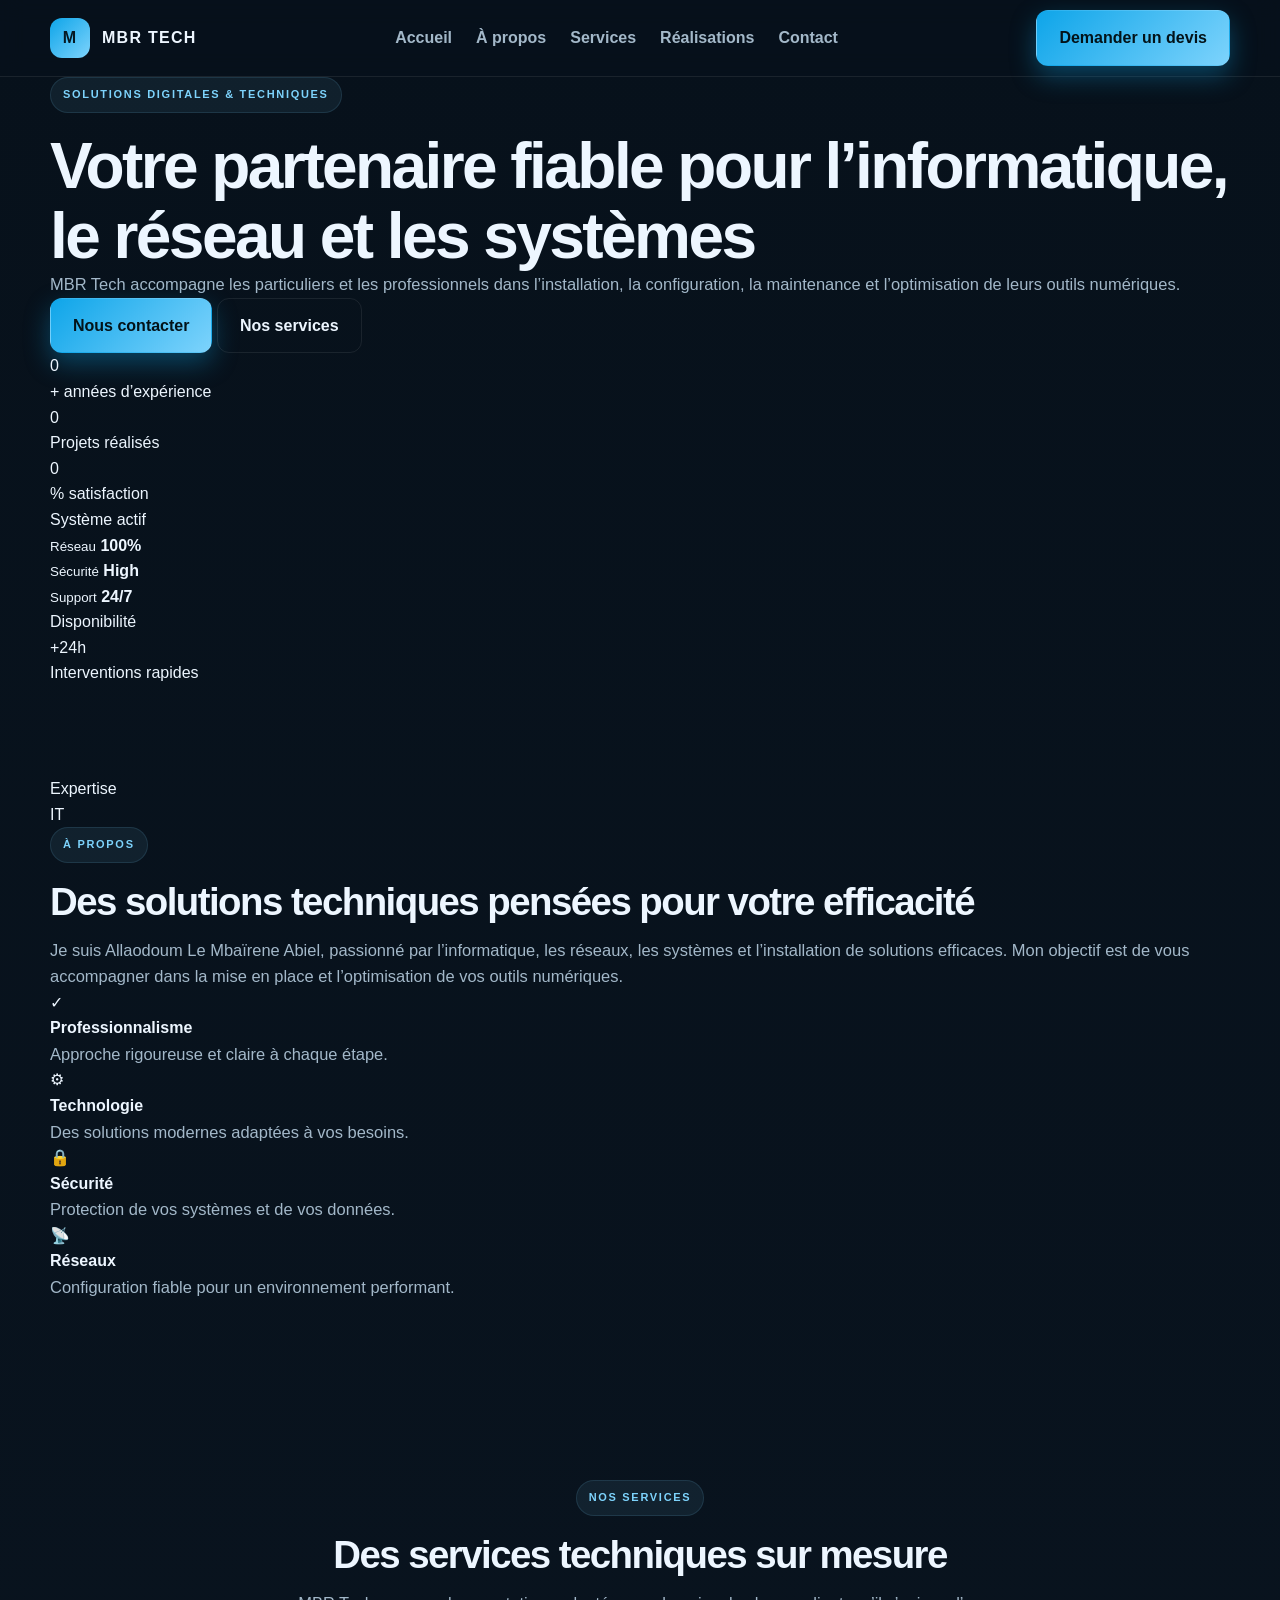
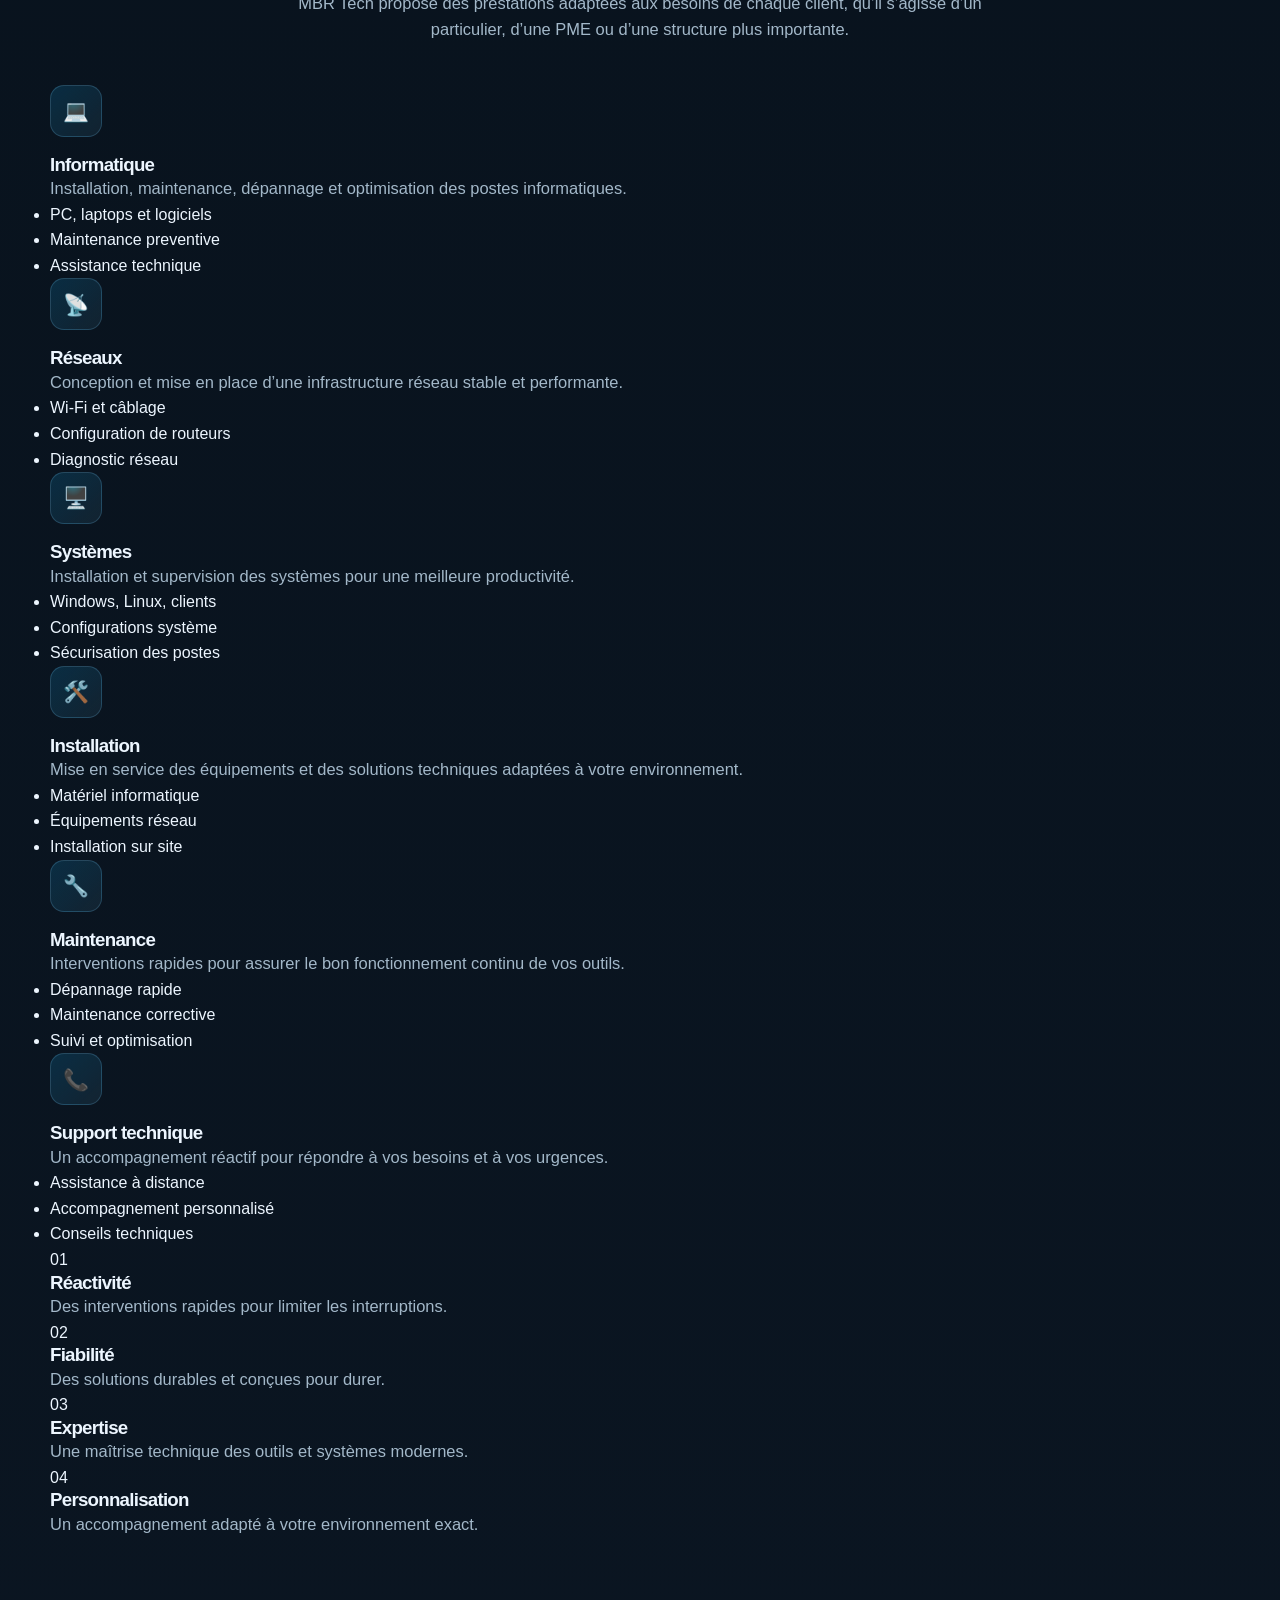
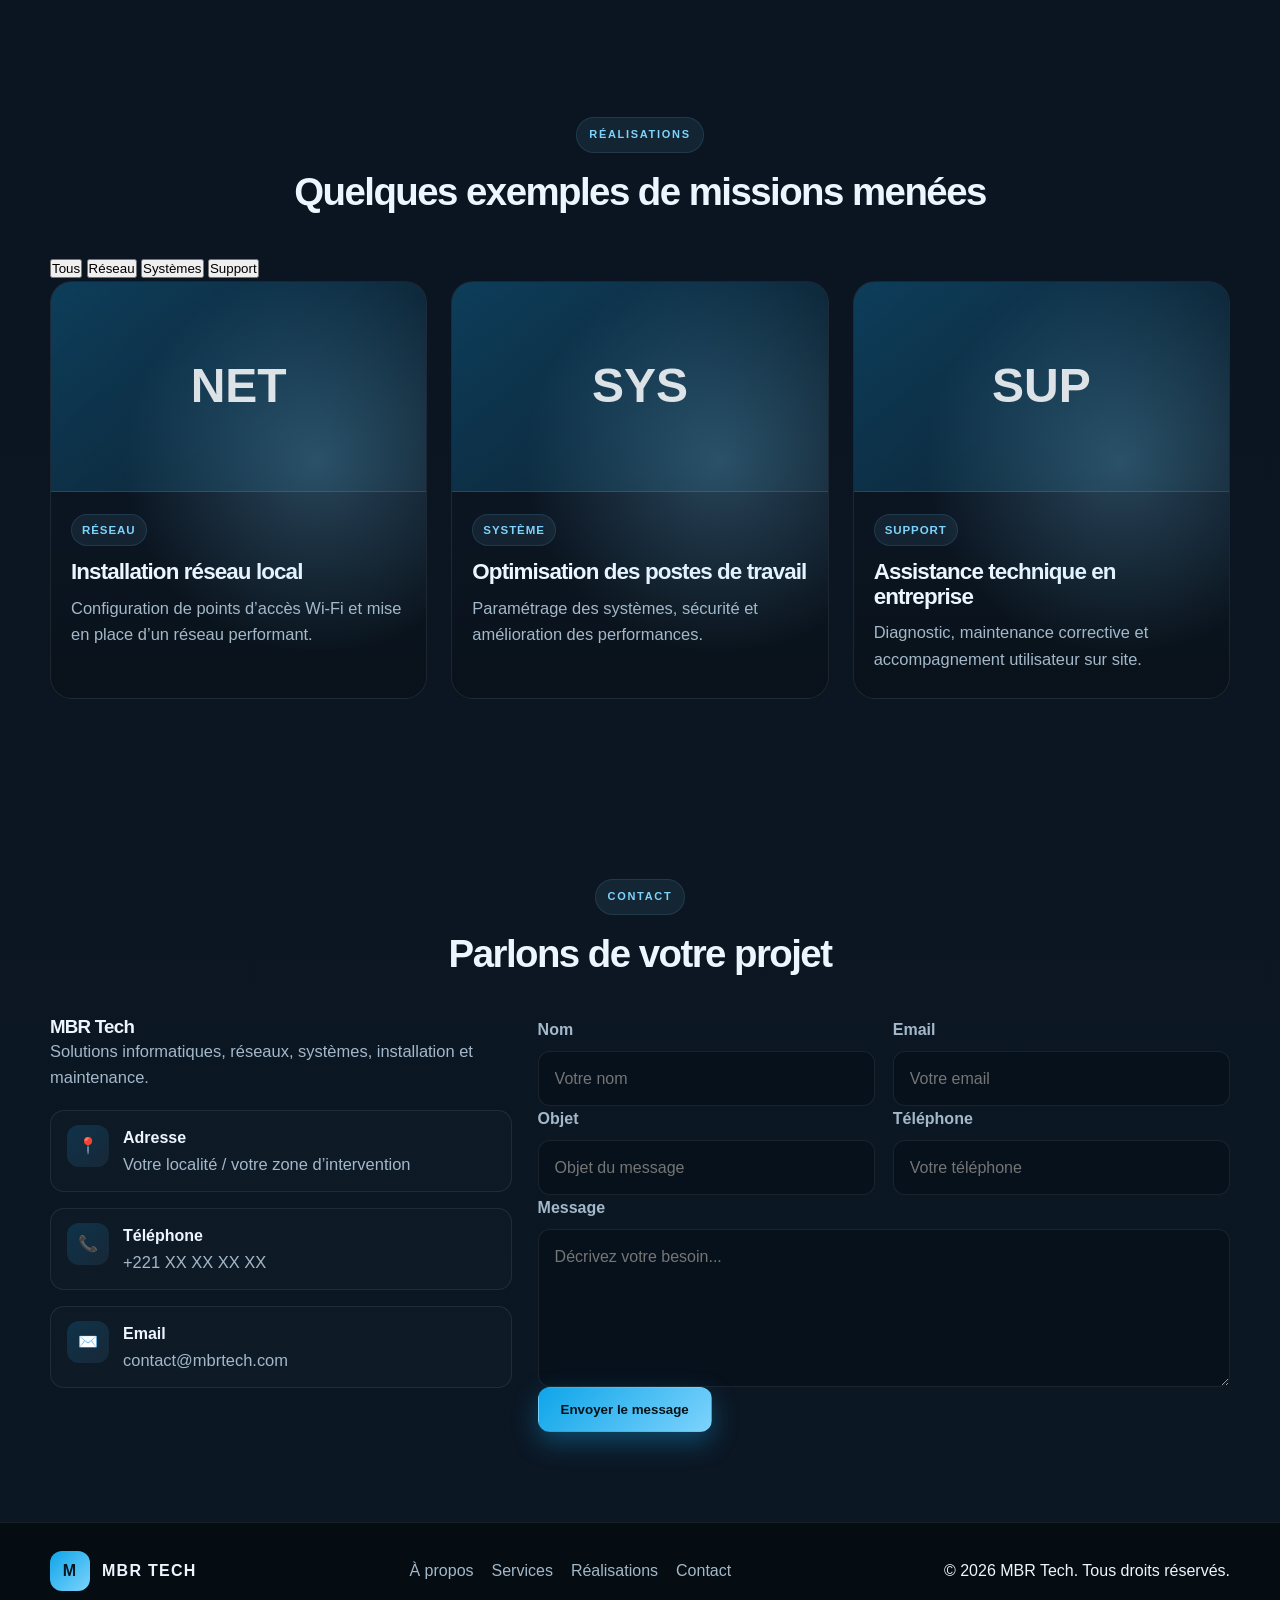
==== index.html @ f69b9838 "Initial commit for MBR Tech website with static pages and styling" ====
<!DOCTYPE html>
<html lang="fr">
<head>
  <meta charset="UTF-8" />
  <meta name="viewport" content="width=device-width, initial-scale=1.0" />
  <title>MBR Tech | Informatique, Réseaux & Systèmes</title>
  <meta name="description" content="MBR Tech propose des services d'informatique, réseaux, systèmes, installation et maintenance pour particuliers et professionnels." />
  <link rel="stylesheet" href="style.css" />
</head>
<body>
  <header class="site-header">
    <div class="container nav">
      <a href="index.html" class="brand" aria-label="MBR Tech">
        <span class="brand-mark">M</span>
        <span>MBR Tech</span>
      </a>

      <nav class="nav-links" id="navLinks">
        <a href="index.html">Accueil</a>
        <a href="about.html">À propos</a>
        <a href="services.html">Services</a>
        <a href="portfolio.html">Réalisations</a>
        <a href="contact.html">Contact</a>
      </nav>

      <div class="nav-cta">
        <a href="contact.html" class="btn btn-primary">Demander un devis</a>
        <button class="menu-btn" id="menuBtn" aria-label="Menu">☰</button>
      </div>
    </div>
  </header>

  <main>
    <section class="hero">
      <div class="container hero-content">
        <div class="hero-copy reveal">
          <span class="tiny-tag">Solutions digitales & techniques</span>
          <h1>
            Votre partenaire fiable pour
            <span class="highlight">l’informatique, le réseau et les systèmes</span>
          </h1>
          <p class="lead">
            MBR Tech accompagne les particuliers et les professionnels dans l’installation,
            la configuration, la maintenance et l’optimisation de leurs outils numériques.
          </p>

          <div class="hero-actions">
            <a href="contact.html" class="btn btn-primary">Nous contacter</a>
            <a href="services.html" class="btn btn-secondary">Nos services</a>
          </div>

          <div class="hero-stats">
            <div class="stat-box">
              <div class="stat-number" data-count="8">0</div>
              <div class="stat-label">+ années d’expérience</div>
            </div>
            <div class="stat-box">
              <div class="stat-number" data-count="120">0</div>
              <div class="stat-label">Projets réalisés</div>
            </div>
            <div class="stat-box">
              <div class="stat-number" data-count="99">0</div>
              <div class="stat-label">% satisfaction</div>
            </div>
          </div>
        </div>

        <div class="hero-visual reveal">
          <div class="visual-card">
            <div class="dashboard-top">
              <div class="signal">
                <span></span>
                <span></span>
                <span></span>
              </div>
              <div class="badge">Système actif</div>
            </div>

            <div class="monitor">
              <div class="mini-chart">
                <span></span>
                <span></span>
                <span></span>
                <span></span>
                <span></span>
                <span></span>
                <span></span>
              </div>
            </div>

            <div class="status-row">
              <div class="status-card">
                <small>Réseau</small>
                <strong>100%</strong>
              </div>
              <div class="status-card">
                <small>Sécurité</small>
                <strong>High</strong>
              </div>
              <div class="status-card">
                <small>Support</small>
                <strong>24/7</strong>
              </div>
            </div>
          </div>

          <div class="floating-card">
            <div class="title">Disponibilité</div>
            <div class="value">+24h</div>
            <div class="small">Interventions rapides</div>
          </div>
        </div>
      </div>
    </section>

    <section class="section" id="about">
      <div class="container about-grid">
        <div class="about-image reveal">
          <div class="about-photo"></div>
          <div class="about-card">
            <div class="label">Expertise</div>
            <div class="big">IT</div>
          </div>
        </div>

        <div class="about-copy reveal">
          <div class="section-header" style="margin:0; text-align:left; max-width:none;">
            <span class="tiny-tag">À propos</span>
            <h2>Des solutions techniques pensées pour votre efficacité</h2>
          </div>

          <div class="text-block">
            <p>
              Je suis Allaodoum Le Mbaïrene Abiel, passionné par l’informatique, les réseaux,
              les systèmes et l’installation de solutions efficaces. Mon objectif est de vous
              accompagner dans la mise en place et l’optimisation de vos outils numériques.
            </p>
          </div>

          <div class="about-features">
            <div class="feature-item">
              <div class="feature-icon">✓</div>
              <div>
                <strong>Professionnalisme</strong>
                <p>Approche rigoureuse et claire à chaque étape.</p>
              </div>
            </div>

            <div class="feature-item">
              <div class="feature-icon">⚙</div>
              <div>
                <strong>Technologie</strong>
                <p>Des solutions modernes adaptées à vos besoins.</p>
              </div>
            </div>

            <div class="feature-item">
              <div class="feature-icon">🔒</div>
              <div>
                <strong>Sécurité</strong>
                <p>Protection de vos systèmes et de vos données.</p>
              </div>
            </div>

            <div class="feature-item">
              <div class="feature-icon">📡</div>
              <div>
                <strong>Réseaux</strong>
                <p>Configuration fiable pour un environnement performant.</p>
              </div>
            </div>
          </div>
        </div>
      </div>
    </section>

    <section class="section" id="services">
      <div class="container">
        <div class="section-header reveal">
          <span class="tiny-tag">Nos services</span>
          <h2>Des services techniques sur mesure</h2>
          <p>
            MBR Tech propose des prestations adaptées aux besoins de chaque client,
            qu’il s’agisse d’un particulier, d’une PME ou d’une structure plus importante.
          </p>
        </div>

        <div class="services-grid">
          <article class="service-card reveal">
            <div class="service-icon">💻</div>
            <h3>Informatique</h3>
            <p>Installation, maintenance, dépannage et optimisation des postes informatiques.</p>
            <ul>
              <li>PC, laptops et logiciels</li>
              <li>Maintenance preventive</li>
              <li>Assistance technique</li>
            </ul>
          </article>

          <article class="service-card reveal">
            <div class="service-icon">📡</div>
            <h3>Réseaux</h3>
            <p>Conception et mise en place d’une infrastructure réseau stable et performante.</p>
            <ul>
              <li>Wi-Fi et câblage</li>
              <li>Configuration de routeurs</li>
              <li>Diagnostic réseau</li>
            </ul>
          </article>

          <article class="service-card reveal">
            <div class="service-icon">🖥️</div>
            <h3>Systèmes</h3>
            <p>Installation et supervision des systèmes pour une meilleure productivité.</p>
            <ul>
              <li>Windows, Linux, clients</li>
              <li>Configurations système</li>
              <li>Sécurisation des postes</li>
            </ul>
          </article>

          <article class="service-card reveal">
            <div class="service-icon">🛠️</div>
            <h3>Installation</h3>
            <p>Mise en service des équipements et des solutions techniques adaptées à votre environnement.</p>
            <ul>
              <li>Matériel informatique</li>
              <li>Équipements réseau</li>
              <li>Installation sur site</li>
            </ul>
          </article>

          <article class="service-card reveal">
            <div class="service-icon">🔧</div>
            <h3>Maintenance</h3>
            <p>Interventions rapides pour assurer le bon fonctionnement continu de vos outils.</p>
            <ul>
              <li>Dépannage rapide</li>
              <li>Maintenance corrective</li>
              <li>Suivi et optimisation</li>
            </ul>
          </article>

          <article class="service-card reveal">
            <div class="service-icon">📞</div>
            <h3>Support technique</h3>
            <p>Un accompagnement réactif pour répondre à vos besoins et à vos urgences.</p>
            <ul>
              <li>Assistance à distance</li>
              <li>Accompagnement personnalisé</li>
              <li>Conseils techniques</li>
            </ul>
          </article>
        </div>

        <div class="reasons">
          <div class="reason-box reveal">
            <div class="big">01</div>
            <h3>Réactivité</h3>
            <p>Des interventions rapides pour limiter les interruptions.</p>
          </div>

          <div class="reason-box reveal">
            <div class="big">02</div>
            <h3>Fiabilité</h3>
            <p>Des solutions durables et conçues pour durer.</p>
          </div>

          <div class="reason-box reveal">
            <div class="big">03</div>
            <h3>Expertise</h3>
            <p>Une maîtrise technique des outils et systèmes modernes.</p>
          </div>

          <div class="reason-box reveal">
            <div class="big">04</div>
            <h3>Personnalisation</h3>
            <p>Un accompagnement adapté à votre environnement exact.</p>
          </div>
        </div>
      </div>
    </section>

    <section class="section" id="portfolio">
      <div class="container">
        <div class="section-header reveal">
          <span class="tiny-tag">Réalisations</span>
          <h2>Quelques exemples de missions menées</h2>
        </div>

        <div class="portfolio-toolbar reveal">
          <button class="filter-btn active" data-filter="all">Tous</button>
          <button class="filter-btn" data-filter="reseau">Réseau</button>
          <button class="filter-btn" data-filter="systeme">Systèmes</button>
          <button class="filter-btn" data-filter="support">Support</button>
        </div>

        <div class="projects-grid">
          <article class="project-card reveal" data-category="reseau">
            <div class="project-visual"><span>NET</span></div>
            <div class="project-body">
              <div class="meta">Réseau</div>
              <h3>Installation réseau local</h3>
              <p>Configuration de points d’accès Wi-Fi et mise en place d’un réseau performant.</p>
            </div>
          </article>

          <article class="project-card reveal" data-category="systeme">
            <div class="project-visual"><span>SYS</span></div>
            <div class="project-body">
              <div class="meta">Système</div>
              <h3>Optimisation des postes de travail</h3>
              <p>Paramétrage des systèmes, sécurité et amélioration des performances.</p>
            </div>
          </article>

          <article class="project-card reveal" data-category="support">
            <div class="project-visual"><span>SUP</span></div>
            <div class="project-body">
              <div class="meta">Support</div>
              <h3>Assistance technique en entreprise</h3>
              <p>Diagnostic, maintenance corrective et accompagnement utilisateur sur site.</p>
            </div>
          </article>
        </div>
      </div>
    </section>

    <section class="section" id="contact">
      <div class="container">
        <div class="section-header reveal">
          <span class="tiny-tag">Contact</span>
          <h2>Parlons de votre projet</h2>
        </div>

        <div class="contact-wrap">
          <div class="contact-panel reveal">
            <h3>MBR Tech</h3>
            <p>Solutions informatiques, réseaux, systèmes, installation et maintenance.</p>

            <div class="contact-info">
              <div class="info-item">
                <div class="info-icon">📍</div>
                <div>
                  <strong>Adresse</strong>
                  <p>Votre localité / votre zone d’intervention</p>
                </div>
              </div>

              <div class="info-item">
                <div class="info-icon">📞</div>
                <div>
                  <strong>Téléphone</strong>
                  <p>+221 XX XX XX XX</p>
                </div>
              </div>

              <div class="info-item">
                <div class="info-icon">✉️</div>
                <div>
                  <strong>Email</strong>
                  <p>contact@mbrtech.com</p>
                </div>
              </div>
            </div>
          </div>

          <div class="form-panel reveal">
            <form class="contact-form" id="contactForm">
              <div class="field-row">
                <div class="field">
                  <label for="name">Nom</label>
                  <input id="name" type="text" placeholder="Votre nom" required />
                </div>

                <div class="field">
                  <label for="email">Email</label>
                  <input id="email" type="email" placeholder="Votre email" required />
                </div>
              </div>

              <div class="field-row">
                <div class="field">
                  <label for="subject">Objet</label>
                  <input id="subject" type="text" placeholder="Objet du message" required />
                </div>

                <div class="field">
                  <label for="phone">Téléphone</label>
                  <input id="phone" type="tel" placeholder="Votre téléphone" />
                </div>
              </div>

              <div class="field">
                <label for="message">Message</label>
                <textarea id="message" rows="5" placeholder="Décrivez votre besoin..." required></textarea>
              </div>

              <button class="btn btn-primary" type="submit">Envoyer le message</button>
            </form>
          </div>
        </div>
      </div>
    </section>
  </main>

  <footer class="site-footer">
    <div class="container footer-wrap">
      <div class="brand">
        <span class="brand-mark">M</span>
        <span>MBR Tech</span>
      </div>

      <div class="footer-links">
        <a href="about.html">À propos</a>
        <a href="services.html">Services</a>
        <a href="portfolio.html">Réalisations</a>
        <a href="contact.html">Contact</a>
      </div>

      <div>© <span id="year"></span> MBR Tech. Tous droits réservés.</div>
    </div>
  </footer>

  <script src="script.js"></script>
</body>
</html>
---- style.css ----
:root{
  --primary:#08131d;
  --primary-2:#0f1f2d;
  --secondary:#0ea5e9;
  --secondary-2:#7dd3fc;
  --text:#edf6ff;
  --muted:#a3b8c9;
  --card:#0d1b2a;
  --line:rgba(255,255,255,0.08);
  --success:#4ade80;
  --shadow:0 20px 45px rgba(0,0,0,0.28);
  --radius:18px;
  --container:1180px;
}

*{
  box-sizing:border-box;
  margin:0;
  padding:0;
}

html{
  scroll-behavior:smooth;
}

body{
  font-family:"Segoe UI", Tahoma, Geneva, Verdana, sans-serif;
  background:linear-gradient(180deg,#07111b 0%, #0c1724 100%);
  color:var(--text);
  line-height:1.6;
}

img{
  max-width:100%;
  display:block;
}

a{
  text-decoration:none;
  color:inherit;
}

.container{
  width:min(var(--container), calc(100% - 30px));
  margin:0 auto;
}

.section{
  padding:90px 0;
}

.section-header{
  max-width:700px;
  margin:0 auto 42px;
  text-align:center;
}

.tiny-tag{
  display:inline-block;
  font-size:11px;
  letter-spacing:1.7px;
  text-transform:uppercase;
  padding:8px 12px;
  border-radius:999px;
  background:rgba(125,211,252,0.08);
  border:1px solid rgba(125,211,252,0.12);
  color:var(--secondary-2);
  font-weight:700;
  margin-bottom:18px;
}

h1,h2,h3,h4{
  line-height:1.1;
  letter-spacing:-0.04em;
  margin:0;
}

h1{
  font-size:clamp(2.4rem, 5vw, 4.5rem);
}

h2{
  font-size:clamp(2rem, 3vw, 3rem);
  margin-bottom:14px;
}

p{
  color:var(--muted);
  font-size:1.03rem;
}

.btn{
  display:inline-flex;
  align-items:center;
  justify-content:center;
  gap:10px;
  border-radius:12px;
  padding:14px 22px;
  font-weight:700;
  transition:0.25s ease;
  border:1px solid transparent;
  cursor:pointer;
}

.btn-primary{
  color:#031319;
  background:linear-gradient(135deg, var(--secondary), var(--secondary-2));
  box-shadow:0 10px 26px rgba(14,165,233,0.35);
}

.btn-primary:hover{
  transform:translateY(-2px);
}

.btn-secondary{
  color:var(--text);
  background:transparent;
  border-color:var(--line);
}

.btn-secondary:hover{
  background:rgba(255,255,255,0.03);
}

.site-header{
  position:sticky;
  top:0;
  z-index:999;
  backdrop-filter:blur(12px);
  background:rgba(7,17,27,0.78);
  border-bottom:1px solid var(--line);
}

.nav{
  display:flex;
  align-items:center;
  justify-content:space-between;
  height:76px;
}

.brand{
  display:flex;
  align-items:center;
  gap:12px;
  font-weight:800;
  letter-spacing:0.08em;
  text-transform:uppercase;
}

.brand-mark{
  width:40px;
  height:40px;
  background:linear-gradient(135deg,var(--secondary), var(--secondary-2));
  color:#061923;
  display:grid;
  place-items:center;
  border-radius:12px;
  font-weight:900;
}

.nav-links{
  display:flex;
  gap:24px;
  align-items:center;
  color:var(--muted);
  font-weight:600;
}

.nav-links a{
  position:relative;
}

.nav-links a::after{
  content:"";
  position:absolute;
  left:0;
  bottom:-8px;
  width:100%;
  height:2px;
  background:linear-gradient(90deg,var(--secondary),var(--secondary-2));
  transform:scaleX(0);
  transform-origin:left;
  transition:0.2s ease;
}

.nav-links a:hover{
  color:var(--text);
}

.nav-links a:hover::after{
  transform:scaleX(1);
}

.nav-cta{
  display:flex;
  align-items:center;
  gap:14px;
}

.menu-btn{
  display:none;
  width:42px;
  height:42px;
  border:1px solid var(--line);
  background:transparent;
  border-radius:12px;
  color:var(--text);
  font-size:1.4rem;
  cursor:pointer;
}

.page-banner{
  padding:100px 0 60px;
  border-bottom:1px solid var(--line);
  background:linear-gradient(180deg, rgba(14,165,233,0.08), rgba(14,165,233,0));
}

.page-banner .container{
  display:flex;
  align-items:flex-end;
  justify-content:space-between;
  gap:24px;
  flex-wrap:wrap;
}

.page-banner h1{
  font-size:clamp(2.6rem, 5vw, 4rem);
  margin-top:8px;
}

.breadcrumb{
  color:var(--muted);
  font-weight:600;
}

.breadcrumb span{
  color:var(--secondary-2);
}

.grid-2{
  display:grid;
  grid-template-columns:1fr 1fr;
  gap:32px;
}

.card{
  background:linear-gradient(180deg, rgba(13,26,42,0.98), rgba(10,18,27,0.94));
  border:1px solid var(--line);
  border-radius:var(--radius);
  padding:28px 24px;
  box-shadow:var(--shadow);
}

.feature-list{
  list-style:none;
  display:grid;
  gap:12px;
  margin-top:18px;
}

.feature-list li{
  display:flex;
  align-items:flex-start;
  gap:12px;
  color:var(--muted);
}

.feature-list li::before{
  content:"•";
  color:var(--secondary-2);
  font-size:1.4rem;
  line-height:1;
}

.about-visual{
  min-height:420px;
  border-radius:28px;
  background:
    radial-gradient(circle at 30% 30%, rgba(125,211,252,0.18), transparent 20%),
    linear-gradient(135deg, rgba(14,165,233,0.14), rgba(7,17,27,0.9)),
    #0e1d2b;
  border:1px solid var(--line);
  position:relative;
  overflow:hidden;
}

.about-visual::after{
  content:"ABIEL";
  position:absolute;
  inset:50% auto auto 50%;
  transform:translate(-50%,-50%);
  font-size:4rem;
  font-weight:900;
  letter-spacing:0.14em;
  color:rgba(255,255,255,0.08);
}

.service-grid{
  display:grid;
  grid-template-columns:repeat(3, minmax(0, 1fr));
  gap:24px;
}

.service-box{
  background:linear-gradient(180deg, rgba(13,26,42,0.98), rgba(10,18,27,0.94));
  border:1px solid var(--line);
  border-radius:20px;
  padding:26px 20px;
  transition:0.25s ease;
}

.service-box:hover{
  transform:translateY(-6px);
  box-shadow:var(--shadow);
  border-color:rgba(125,211,252,0.22);
}

.service-icon{
  width:52px;
  height:52px;
  border-radius:14px;
  display:grid;
  place-items:center;
  background:linear-gradient(135deg, rgba(14,165,233,0.18), rgba(125,211,252,0.08));
  border:1px solid rgba(125,211,252,0.2);
  color:var(--secondary-2);
  font-size:1.3rem;
  font-weight:800;
  margin-bottom:18px;
}

.service-box h3{
  margin-bottom:10px;
  font-size:1.4rem;
}

.service-box ul{
  list-style:none;
  margin-top:14px;
  display:grid;
  gap:8px;
  color:var(--muted);
}

.service-box li::before{
  content:"•";
  color:var(--secondary-2);
  margin-right:8px;
}

.projects-grid{
  display:grid;
  grid-template-columns:repeat(3, minmax(0, 1fr));
  gap:24px;
}

.project-card{
  background:linear-gradient(180deg, rgba(13,26,42,0.98), rgba(10,18,27,0.94));
  border:1px solid var(--line);
  border-radius:22px;
  overflow:hidden;
}

.project-visual{
  height:210px;
  display:flex;
  align-items:center;
  justify-content:center;
  position:relative;
  background:linear-gradient(135deg, rgba(14,165,233,0.26), rgba(15,31,45,1));
  border-bottom:1px solid var(--line);
}

.project-visual::before{
  content:"";
  position:absolute;
  width:140%;
  height:180%;
  border-radius:50%;
  background:radial-gradient(circle, rgba(125,211,252,0.25), transparent 60%);
  transform:translate(15%, 20%);
}

.project-visual span{
  position:relative;
  z-index:1;
  font-size:3rem;
  font-weight:900;
  color:rgba(255,255,255,0.85);
}

.project-body{
  padding:22px 20px 26px;
}

.project-body .meta{
  display:inline-block;
  padding:6px 10px;
  border-radius:999px;
  background:rgba(125,211,252,0.08);
  border:1px solid rgba(125,211,252,0.12);
  color:var(--secondary-2);
  font-weight:700;
  font-size:0.72rem;
  letter-spacing:0.08em;
  text-transform:uppercase;
  margin-bottom:14px;
}

.project-body h3{
  font-size:1.4rem;
  margin-bottom:10px;
}

.process-grid{
  display:grid;
  grid-template-columns:repeat(5, minmax(0,1fr));
  gap:18px;
}

.step{
  background:rgba(255,255,255,0.02);
  border:1px solid var(--line);
  border-radius:18px;
  padding:22px 18px;
}

.step .num{
  width:42px;
  height:42px;
  display:grid;
  place-items:center;
  border-radius:12px;
  background:linear-gradient(135deg, var(--secondary), var(--secondary-2));
  color:#04151d;
  font-weight:900;
  margin-bottom:18px;
}

.step h3{
  margin-bottom:10px;
  font-size:1.18rem;
}

.contact-wrap{
  display:grid;
  grid-template-columns:0.8fr 1.2fr;
  gap:26px;
}

.contact-box, .form-box{
  background:rgba(255,255,255,0.02);
  border:1px solid var(--line);
  border-radius:24px;
  padding:24px 22px;
}

.contact-info{
  display:grid;
  gap:16px;
  margin-top:20px;
}

.info-item{
  display:flex;
  gap:14px;
  align-items:flex-start;
  padding:14px 16px;
  background:rgba(255,255,255,0.015);
  border:1px solid var(--line);
  border-radius:14px;
}

.info-icon{
  width:42px;
  height:42px;
  display:grid;
  place-items:center;
  border-radius:12px;
  background:linear-gradient(135deg, rgba(14,165,233,0.18), rgba(125,211,252,0.08));
  color:var(--secondary-2);
  font-weight:800;
}

.form{
  display:grid;
  gap:18px;
}

.field-row{
  display:grid;
  grid-template-columns:1fr 1fr;
  gap:18px;
}

.field{
  display:grid;
  gap:8px;
}

.field label{
  color:var(--muted);
  font-weight:600;
}

.field input, .field textarea{
  width:100%;
  border:1px solid var(--line);
  background:rgba(7,17,27,0.8);
  border-radius:12px;
  color:var(--text);
  padding:14px 16px;
  font:inherit;
}

.field input:focus, .field textarea:focus{
  outline:none;
  border-color:rgba(125,211,252,0.4);
  box-shadow:0 0 0 3px rgba(14,165,233,0.12);
}

.site-footer{
  background:rgba(6,12,18,0.96);
  border-top:1px solid var(--line);
  padding:28px 0;
}

.footer-wrap{
  display:flex;
  align-items:center;
  justify-content:space-between;
  flex-wrap:wrap;
  gap:18px;
}

.footer-links{
  display:flex;
  gap:18px;
  flex-wrap:wrap;
  color:var(--muted);
}

.footer-links a:hover{
  color:var(--text);
}

@media (max-width:980px){
  .service-grid,
  .projects-grid,
  .process-grid{
    grid-template-columns:repeat(2, minmax(0,1fr));
  }

  .contact-wrap,
  .grid-2{
    grid-template-columns:1fr;
  }

  .nav-links{
    position:absolute;
    top:76px;
    left:50%;
    transform:translateX(-50%);
    width:min(90%,540px);
    background:rgba(8,19,29,0.96);
    border:1px solid var(--line);
    border-radius:18px;
    padding:18px 20px;
    display:none;
    flex-direction:column;
    align-items:flex-start;
  }

  .nav-links.open{
    display:flex;
  }

  .menu-btn{
    display:inline-flex;
    align-items:center;
    justify-content:center;
  }
}

@media (max-width:640px){
  .service-grid,
  .projects-grid,
  .process-grid,
  .field-row{
    grid-template-columns:1fr;
  }

  .nav-cta .btn{
    display:none;
  }

  .section{
    padding:76px 0;
  }

  .page-banner{
    padding-top:80px;
  }
}
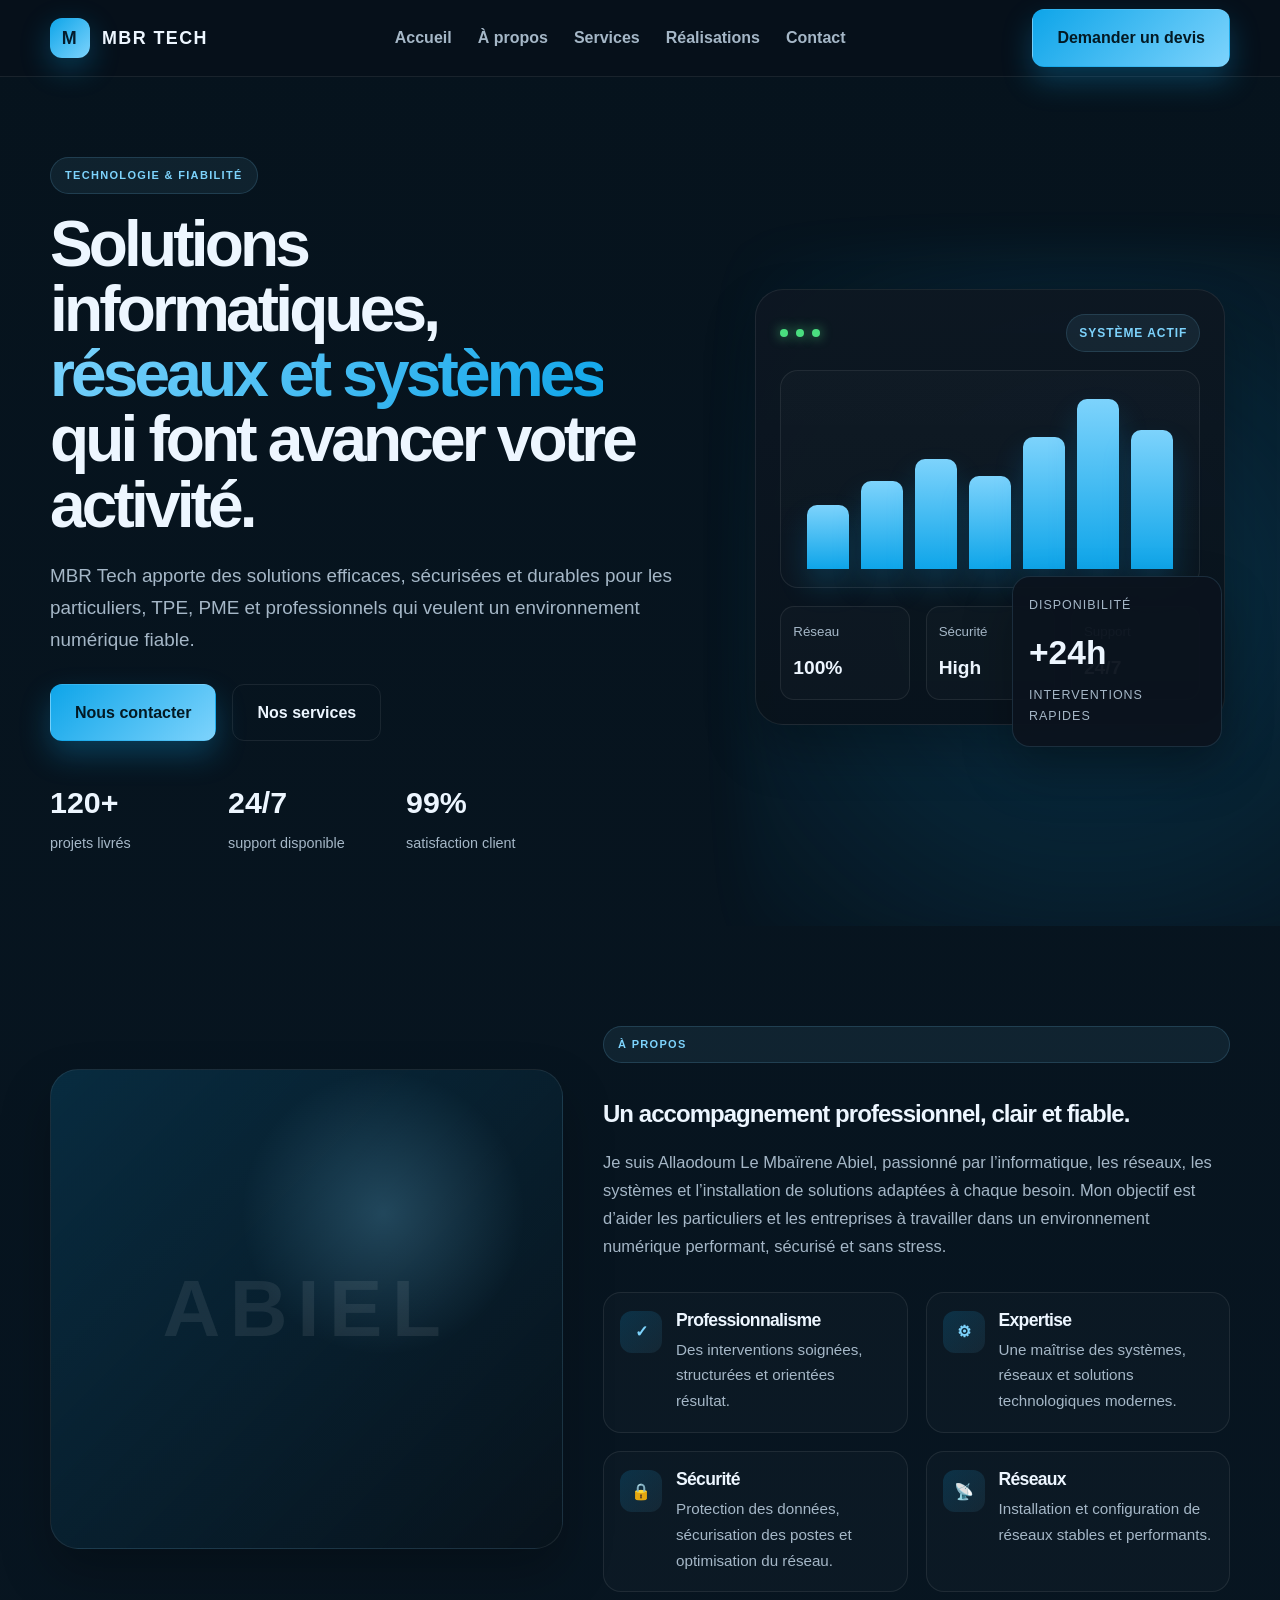
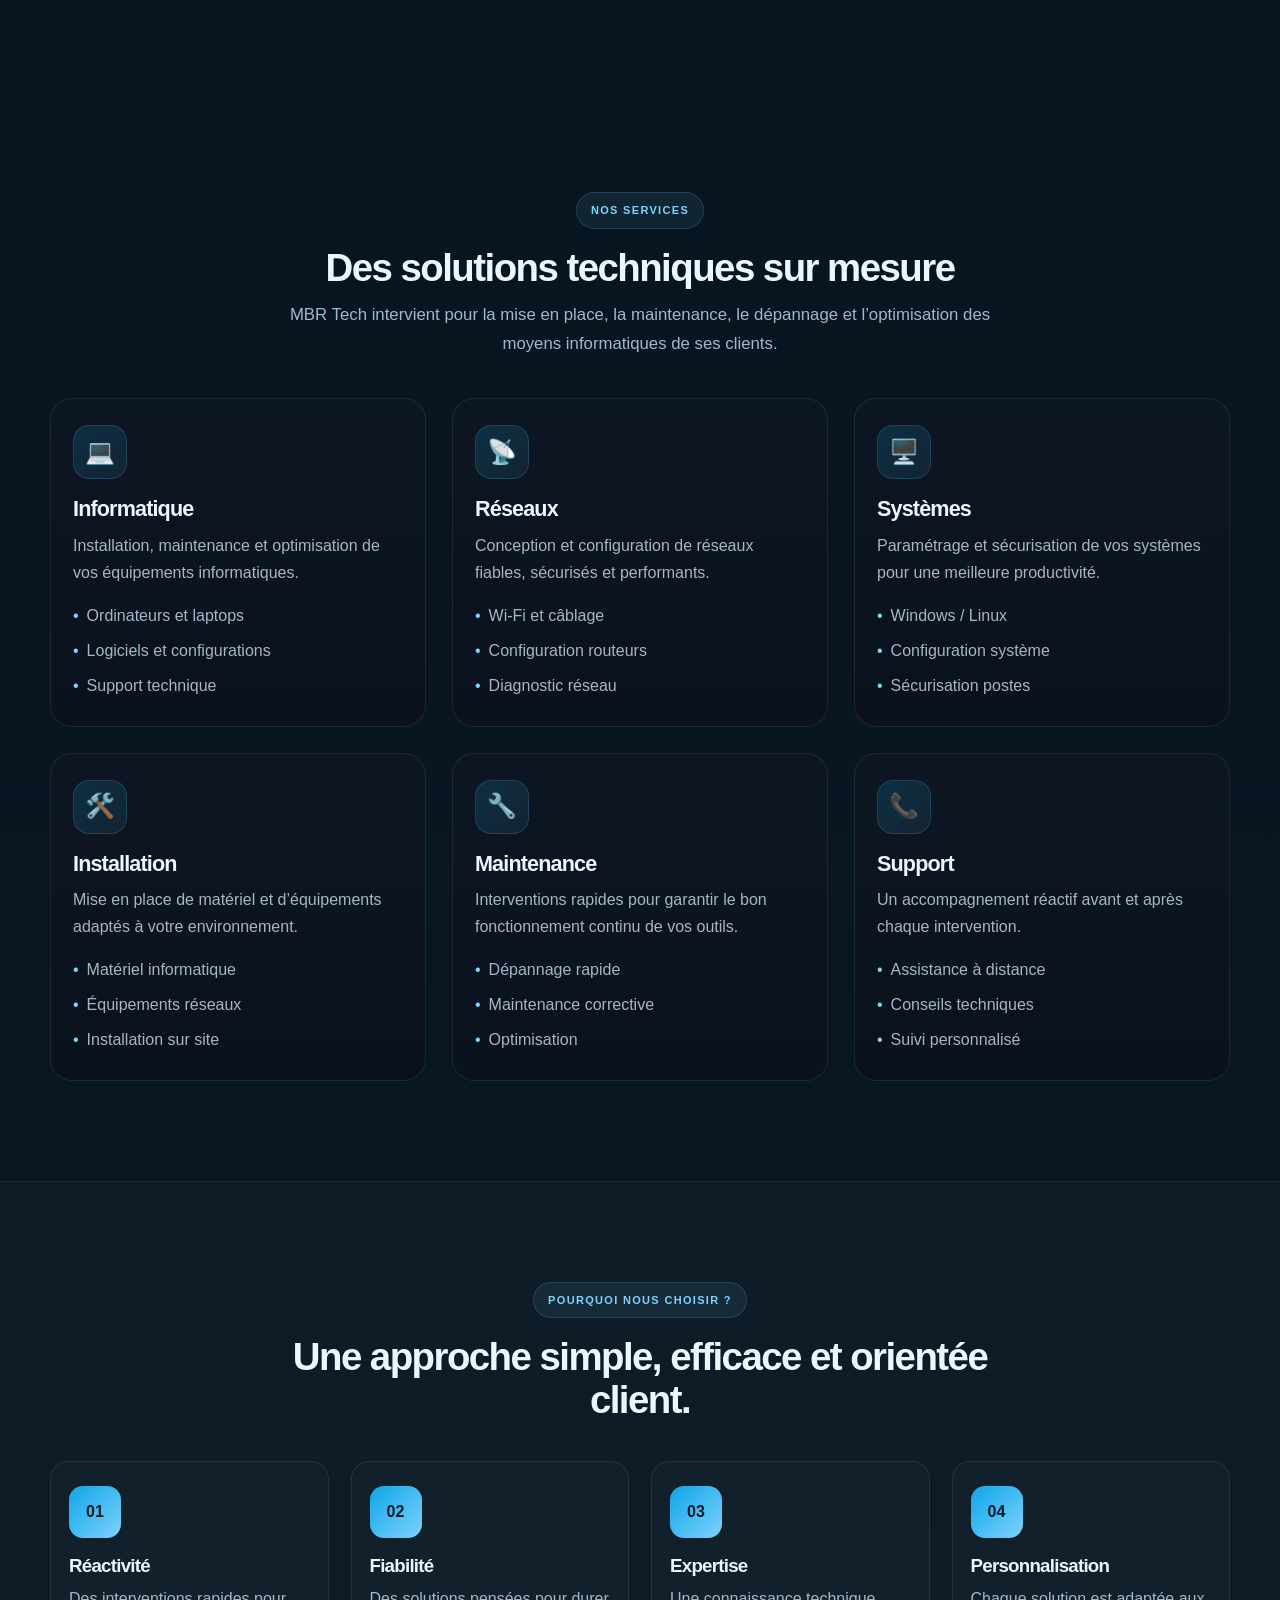
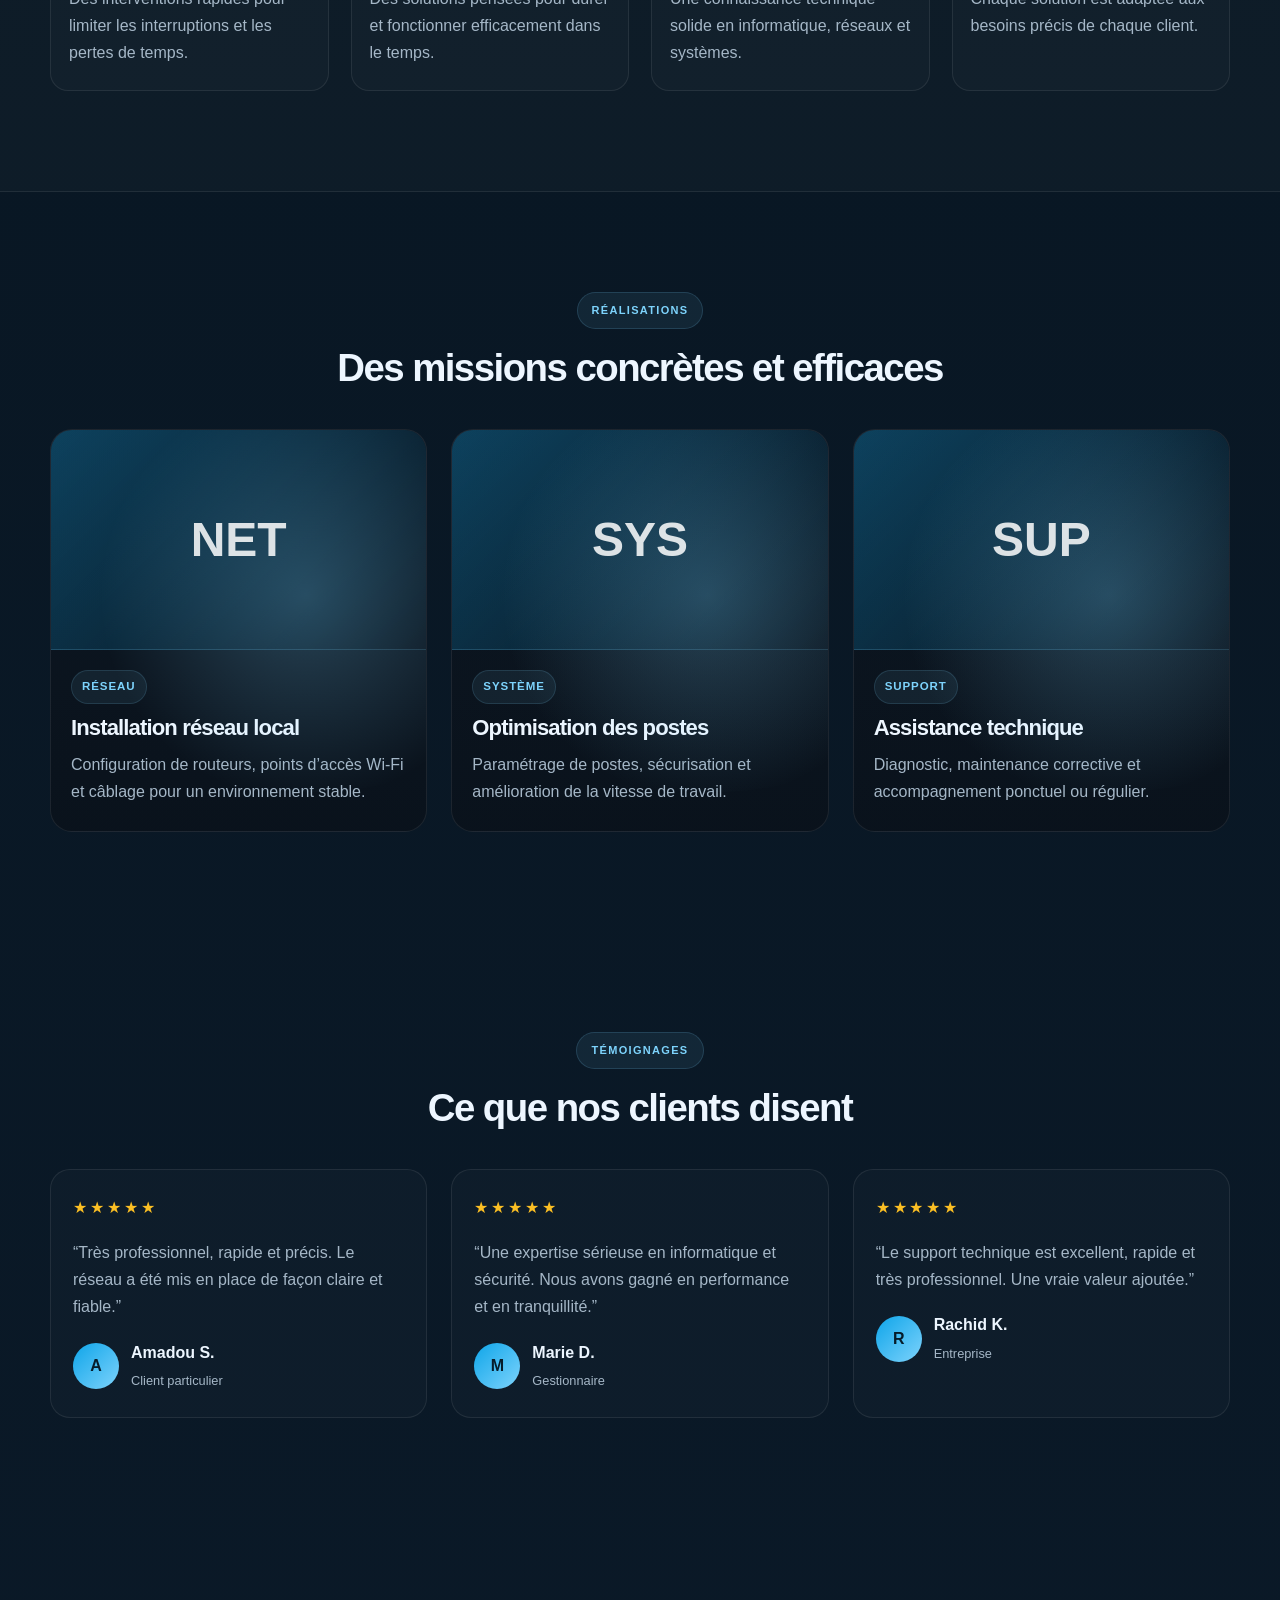
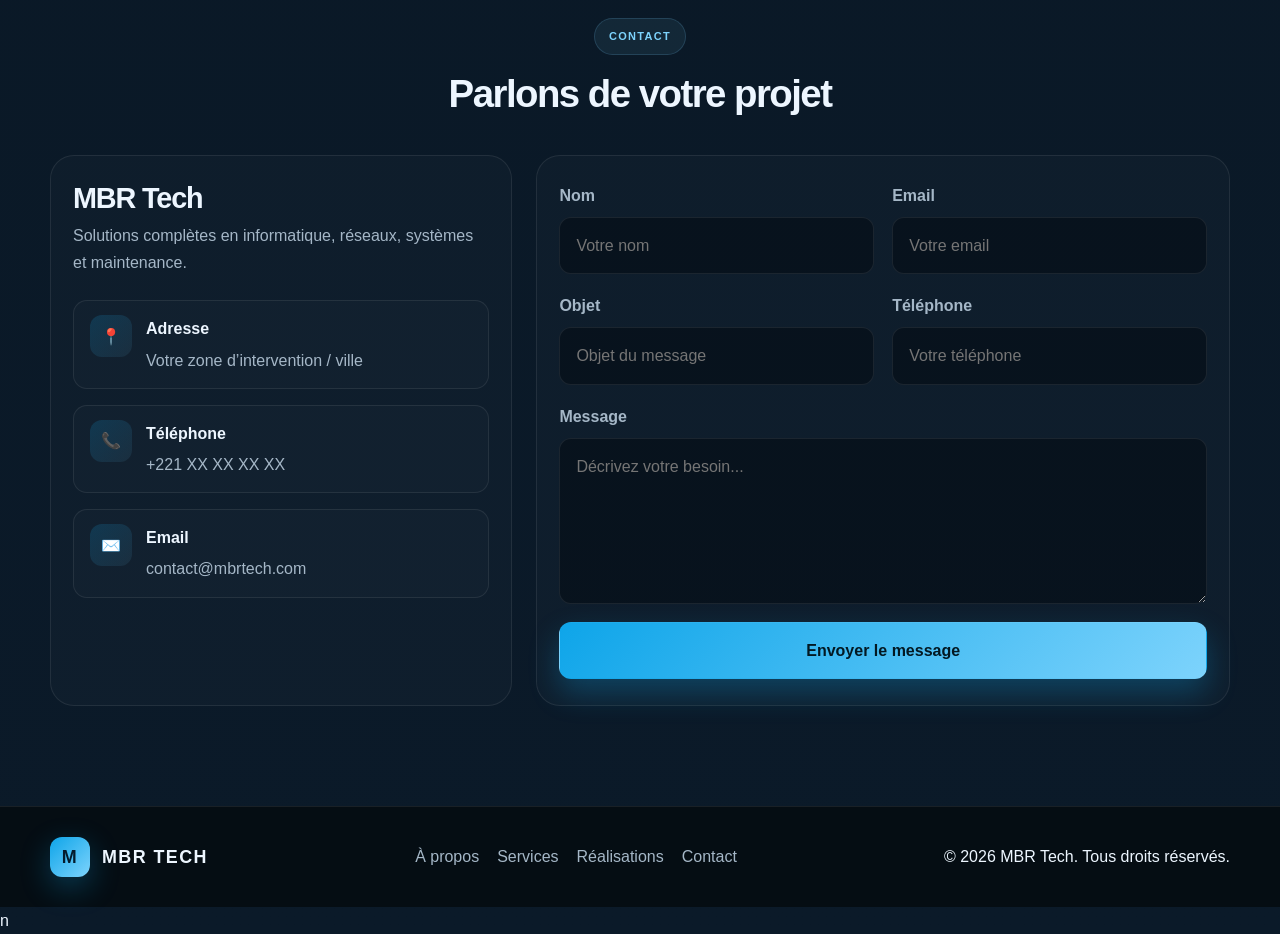
==== commit a0071d9a: "Enhance MBR Tech website design and premium layout across all pages." ====
--- a/index.html
+++ b/index.html
@@ -1,429 +1,470 @@
 <!DOCTYPE html>
 <html lang="fr">
-<head>
-  <meta charset="UTF-8" />
-  <meta name="viewport" content="width=device-width, initial-scale=1.0" />
-  <title>MBR Tech | Informatique, Réseaux & Systèmes</title>
-  <meta name="description" content="MBR Tech propose des services d'informatique, réseaux, systèmes, installation et maintenance pour particuliers et professionnels." />
-  <link rel="stylesheet" href="style.css" />
-</head>
-<body>
-  <header class="site-header">
-    <div class="container nav">
-      <a href="index.html" class="brand" aria-label="MBR Tech">
-        <span class="brand-mark">M</span>
-        <span>MBR Tech</span>
-      </a>
-
-      <nav class="nav-links" id="navLinks">
-        <a href="index.html">Accueil</a>
-        <a href="about.html">À propos</a>
-        <a href="services.html">Services</a>
-        <a href="portfolio.html">Réalisations</a>
-        <a href="contact.html">Contact</a>
-      </nav>
-
-      <div class="nav-cta">
-        <a href="contact.html" class="btn btn-primary">Demander un devis</a>
-        <button class="menu-btn" id="menuBtn" aria-label="Menu">☰</button>
+  <head>
+    <meta charset="UTF-8" />
+    <meta name="viewport" content="width=device-width, initial-scale=1.0" />
+    <title>MBR Tech | Informatique, Réseaux & Systèmes</title>
+    <meta
+      name="description"
+      content="MBR Tech accompagne les particuliers et professionnels avec des solutions informatiques, réseaux, systèmes et maintenance." />
+    <link rel="stylesheet" href="style.css" />
+  </head>
+  <body>
+    <header class="site-header">
+      <div class="container nav">
+        <a href="index.html" class="brand" aria-label="MBR Tech">
+          <span class="brand-mark">M</span>
+          <span>MBR Tech</span>
+        </a>
+
+        <nav class="nav-links" id="navLinks">
+          <a href="index.html">Accueil</a>
+          <a href="about.html">À propos</a>
+          <a href="services.html">Services</a>
+          <a href="portfolio.html">Réalisations</a>
+          <a href="contact.html">Contact</a>
+        </nav>
+
+        <div class="nav-cta">
+          <a href="contact.html" class="btn btn-primary">Demander un devis</a>
+          <button class="menu-btn" id="menuBtn" aria-label="Menu">☰</button>
+        </div>
       </div>
-    </div>
-  </header>
-
-  <main>
-    <section class="hero">
-      <div class="container hero-content">
-        <div class="hero-copy reveal">
-          <span class="tiny-tag">Solutions digitales & techniques</span>
-          <h1>
-            Votre partenaire fiable pour
-            <span class="highlight">l’informatique, le réseau et les systèmes</span>
-          </h1>
-          <p class="lead">
-            MBR Tech accompagne les particuliers et les professionnels dans l’installation,
-            la configuration, la maintenance et l’optimisation de leurs outils numériques.
-          </p>
-
-          <div class="hero-actions">
-            <a href="contact.html" class="btn btn-primary">Nous contacter</a>
-            <a href="services.html" class="btn btn-secondary">Nos services</a>
-          </div>
-
-          <div class="hero-stats">
-            <div class="stat-box">
-              <div class="stat-number" data-count="8">0</div>
-              <div class="stat-label">+ années d’expérience</div>
-            </div>
-            <div class="stat-box">
-              <div class="stat-number" data-count="120">0</div>
-              <div class="stat-label">Projets réalisés</div>
-            </div>
-            <div class="stat-box">
-              <div class="stat-number" data-count="99">0</div>
-              <div class="stat-label">% satisfaction</div>
-            </div>
-          </div>
-        </div>
-
-        <div class="hero-visual reveal">
-          <div class="visual-card">
-            <div class="dashboard-top">
-              <div class="signal">
-                <span></span>
-                <span></span>
-                <span></span>
-              </div>
-              <div class="badge">Système actif</div>
-            </div>
-
-            <div class="monitor">
-              <div class="mini-chart">
-                <span></span>
-                <span></span>
-                <span></span>
-                <span></span>
-                <span></span>
-                <span></span>
-                <span></span>
-              </div>
-            </div>
-
-            <div class="status-row">
-              <div class="status-card">
-                <small>Réseau</small>
-                <strong>100%</strong>
-              </div>
-              <div class="status-card">
-                <small>Sécurité</small>
-                <strong>High</strong>
-              </div>
-              <div class="status-card">
-                <small>Support</small>
+    </header>
+
+    <main>
+      <section class="hero">
+        <div class="container hero-content">
+          <div class="hero-copy">
+            <span class="tiny-tag">Technologie & fiabilité</span>
+            <h1>
+              Solutions informatiques,<br />
+              <span class="highlight">réseaux et systèmes</span><br />
+              qui font avancer votre activité.
+            </h1>
+            <p class="lead">
+              MBR Tech apporte des solutions efficaces, sécurisées et durables pour les particuliers,
+              TPE, PME et professionnels qui veulent un environnement numérique fiable.
+            </p>
+
+            <div class="hero-actions">
+              <a href="contact.html" class="btn btn-primary">Nous contacter</a>
+              <a href="services.html" class="btn btn-secondary">Nos services</a>
+            </div>
+
+            <div class="trust-row">
+              <div>
+                <strong>120+</strong>
+                <span>projets livrés</span>
+              </div>
+              <div>
                 <strong>24/7</strong>
-              </div>
-            </div>
-          </div>
-
-          <div class="floating-card">
-            <div class="title">Disponibilité</div>
-            <div class="value">+24h</div>
-            <div class="small">Interventions rapides</div>
-          </div>
-        </div>
-      </div>
-    </section>
-
-    <section class="section" id="about">
-      <div class="container about-grid">
-        <div class="about-image reveal">
-          <div class="about-photo"></div>
-          <div class="about-card">
-            <div class="label">Expertise</div>
-            <div class="big">IT</div>
-          </div>
-        </div>
-
-        <div class="about-copy reveal">
-          <div class="section-header" style="margin:0; text-align:left; max-width:none;">
+                <span>support disponible</span>
+              </div>
+              <div>
+                <strong>99%</strong>
+                <span>satisfaction client</span>
+              </div>
+            </div>
+          </div>
+
+          <div class="hero-visual">
+            <div class="dashboard-card">
+              <div class="dash-top">
+                <div class="signal">
+                  <span></span>
+                  <span></span>
+                  <span></span>
+                </div>
+                <span class="status-pill">Système actif</span>
+              </div>
+
+              <div class="dashboard-panel">
+                <div class="chart">
+                  <span style="height:38%"></span>
+                  <span style="height:52%"></span>
+                  <span style="height:65%"></span>
+                  <span style="height:55%"></span>
+                  <span style="height:78%"></span>
+                  <span style="height:100%"></span>
+                  <span style="height:82%"></span>
+                </div>
+              </div>
+
+              <div class="mini-grid">
+                <div>
+                  <small>Réseau</small>
+                  <strong>100%</strong>
+                </div>
+                <div>
+                  <small>Sécurité</small>
+                  <strong>High</strong>
+                </div>
+                <div>
+                  <small>Support</small>
+                  <strong>24/7</strong>
+                </div>
+              </div>
+            </div>
+
+            <div class="floating-box">
+              <span>Disponibilité</span>
+              <strong>+24h</strong>
+              <em>Interventions rapides</em>
+            </div>
+          </div>
+        </div>
+      </section>
+
+      <section class="section" id="about">
+        <div class="container about-grid">
+          <div class="about-visual">
+            <div class="visual-badge">ABIEL</div>
+          </div>
+
+          <div class="about-copy">
             <span class="tiny-tag">À propos</span>
-            <h2>Des solutions techniques pensées pour votre efficacité</h2>
-          </div>
-
-          <div class="text-block">
+            <h2>Un accompagnement professionnel, clair et fiable.</h2>
             <p>
               Je suis Allaodoum Le Mbaïrene Abiel, passionné par l’informatique, les réseaux,
-              les systèmes et l’installation de solutions efficaces. Mon objectif est de vous
-              accompagner dans la mise en place et l’optimisation de vos outils numériques.
+              les systèmes et l’installation de solutions adaptées à chaque besoin. Mon objectif est
+              d’aider les particuliers et les entreprises à travailler dans un environnement numérique
+              performant, sécurisé et sans stress.
             </p>
-          </div>
-
-          <div class="about-features">
-            <div class="feature-item">
-              <div class="feature-icon">✓</div>
-              <div>
-                <strong>Professionnalisme</strong>
-                <p>Approche rigoureuse et claire à chaque étape.</p>
-              </div>
-            </div>
-
-            <div class="feature-item">
-              <div class="feature-icon">⚙</div>
-              <div>
-                <strong>Technologie</strong>
-                <p>Des solutions modernes adaptées à vos besoins.</p>
-              </div>
-            </div>
-
-            <div class="feature-item">
-              <div class="feature-icon">🔒</div>
-              <div>
-                <strong>Sécurité</strong>
-                <p>Protection de vos systèmes et de vos données.</p>
-              </div>
-            </div>
-
-            <div class="feature-item">
-              <div class="feature-icon">📡</div>
-              <div>
-                <strong>Réseaux</strong>
-                <p>Configuration fiable pour un environnement performant.</p>
-              </div>
-            </div>
-          </div>
-        </div>
+
+            <div class="feature-grid">
+              <div class="feature-item">
+                <div class="feature-icon">✓</div>
+                <div>
+                  <h3>Professionnalisme</h3>
+                  <p>Des interventions soignées, structurées et orientées résultat.</p>
+                </div>
+              </div>
+
+              <div class="feature-item">
+                <div class="feature-icon">⚙</div>
+                <div>
+                  <h3>Expertise</h3>
+                  <p>Une maîtrise des systèmes, réseaux et solutions technologiques modernes.</p>
+                </div>
+              </div>
+
+              <div class="feature-item">
+                <div class="feature-icon">🔒</div>
+                <div>
+                  <h3>Sécurité</h3>
+                  <p>Protection des données, sécurisation des postes et optimisation du réseau.</p>
+                </div>
+              </div>
+
+              <div class="feature-item">
+                <div class="feature-icon">📡</div>
+                <div>
+                  <h3>Réseaux</h3>
+                  <p>Installation et configuration de réseaux stables et performants.</p>
+                </div>
+              </div>
+            </div>
+          </div>
+        </div>
+      </section>
+
+      <section class="section" id="services">
+        <div class="container">
+          <div class="section-header">
+            <span class="tiny-tag">Nos services</span>
+            <h2>Des solutions techniques sur mesure</h2>
+            <p>
+              MBR Tech intervient pour la mise en place, la maintenance, le dépannage et l’optimisation
+              des moyens informatiques de ses clients.
+            </p>
+          </div>
+
+          <div class="services-grid">
+            <article class="service-card">
+              <div class="service-icon">💻</div>
+              <h3>Informatique</h3>
+              <p>Installation, maintenance et optimisation de vos équipements informatiques.</p>
+              <ul>
+                <li>Ordinateurs et laptops</li>
+                <li>Logiciels et configurations</li>
+                <li>Support technique</li>
+              </ul>
+            </article>
+
+            <article class="service-card">
+              <div class="service-icon">📡</div>
+              <h3>Réseaux</h3>
+              <p>Conception et configuration de réseaux fiables, sécurisés et performants.</p>
+              <ul>
+                <li>Wi-Fi et câblage</li>
+                <li>Configuration routeurs</li>
+                <li>Diagnostic réseau</li>
+              </ul>
+            </article>
+
+            <article class="service-card">
+              <div class="service-icon">🖥️</div>
+              <h3>Systèmes</h3>
+              <p>Paramétrage et sécurisation de vos systèmes pour une meilleure productivité.</p>
+              <ul>
+                <li>Windows / Linux</li>
+                <li>Configuration système</li>
+                <li>Sécurisation postes</li>
+              </ul>
+            </article>
+
+            <article class="service-card">
+              <div class="service-icon">🛠️</div>
+              <h3>Installation</h3>
+              <p>Mise en place de matériel et d’équipements adaptés à votre environnement.</p>
+              <ul>
+                <li>Matériel informatique</li>
+                <li>Équipements réseaux</li>
+                <li>Installation sur site</li>
+              </ul>
+            </article>
+
+            <article class="service-card">
+              <div class="service-icon">🔧</div>
+              <h3>Maintenance</h3>
+              <p>Interventions rapides pour garantir le bon fonctionnement continu de vos outils.</p>
+              <ul>
+                <li>Dépannage rapide</li>
+                <li>Maintenance corrective</li>
+                <li>Optimisation</li>
+              </ul>
+            </article>
+
+            <article class="service-card">
+              <div class="service-icon">📞</div>
+              <h3>Support</h3>
+              <p>Un accompagnement réactif avant et après chaque intervention.</p>
+              <ul>
+                <li>Assistance à distance</li>
+                <li>Conseils techniques</li>
+                <li>Suivi personnalisé</li>
+              </ul>
+            </article>
+          </div>
+        </div>
+      </section>
+
+      <section class="section muted-section">
+        <div class="container">
+          <div class="section-header">
+            <span class="tiny-tag">Pourquoi nous choisir ?</span>
+            <h2>Une approche simple, efficace et orientée client.</h2>
+          </div>
+
+          <div class="reasons-grid">
+            <div class="reason-box">
+              <div class="reason-number">01</div>
+              <h3>Réactivité</h3>
+              <p>Des interventions rapides pour limiter les interruptions et les pertes de temps.</p>
+            </div>
+            <div class="reason-box">
+              <div class="reason-number">02</div>
+              <h3>Fiabilité</h3>
+              <p>Des solutions pensées pour durer et fonctionner efficacement dans le temps.</p>
+            </div>
+            <div class="reason-box">
+              <div class="reason-number">03</div>
+              <h3>Expertise</h3>
+              <p>Une connaissance technique solide en informatique, réseaux et systèmes.</p>
+            </div>
+            <div class="reason-box">
+              <div class="reason-number">04</div>
+              <h3>Personnalisation</h3>
+              <p>Chaque solution est adaptée aux besoins précis de chaque client.</p>
+            </div>
+          </div>
+        </div>
+      </section>
+
+      <section class="section" id="portfolio">
+        <div class="container">
+          <div class="section-header">
+            <span class="tiny-tag">Réalisations</span>
+            <h2>Des missions concrètes et efficaces</h2>
+          </div>
+
+          <div class="projects-grid">
+            <article class="project-card">
+              <div class="project-visual"><span>NET</span></div>
+              <div class="project-body">
+                <span class="project-tag">Réseau</span>
+                <h3>Installation réseau local</h3>
+                <p>Configuration de routeurs, points d’accès Wi‑Fi et câblage pour un environnement stable.</p>
+              </div>
+            </article>
+
+            <article class="project-card">
+              <div class="project-visual"><span>SYS</span></div>
+              <div class="project-body">
+                <span class="project-tag">Système</span>
+                <h3>Optimisation des postes</h3>
+                <p>Paramétrage de postes, sécurisation et amélioration de la vitesse de travail.</p>
+              </div>
+            </article>
+
+            <article class="project-card">
+              <div class="project-visual"><span>SUP</span></div>
+              <div class="project-body">
+                <span class="project-tag">Support</span>
+                <h3>Assistance technique</h3>
+                <p>Diagnostic, maintenance corrective et accompagnement ponctuel ou régulier.</p>
+              </div>
+            </article>
+          </div>
+        </div>
+      </section>
+
+      <section class="section testimonials-section">
+        <div class="container">
+          <div class="section-header">
+            <span class="tiny-tag">Témoignages</span>
+            <h2>Ce que nos clients disent</h2>
+          </div>
+
+          <div class="testimonials-grid">
+            <div class="testimonial">
+              <div class="stars">★★★★★</div>
+              <p>“Très professionnel, rapide et précis. Le réseau a été mis en place de façon claire et fiable.”</p>
+              <div class="person">
+                <div class="avatar">A</div>
+                <div>
+                  <strong>Amadou S.</strong>
+                  <span>Client particulier</span>
+                </div>
+              </div>
+            </div>
+
+            <div class="testimonial">
+              <div class="stars">★★★★★</div>
+              <p>“Une expertise sérieuse en informatique et sécurité. Nous avons gagné en performance et en tranquillité.”</p>
+              <div class="person">
+                <div class="avatar">M</div>
+                <div>
+                  <strong>Marie D.</strong>
+                  <span>Gestionnaire</span>
+                </div>
+              </div>
+            </div>
+
+            <div class="testimonial">
+              <div class="stars">★★★★★</div>
+              <p>“Le support technique est excellent, rapide et très professionnel. Une vraie valeur ajoutée.”</p>
+              <div class="person">
+                <div class="avatar">R</div>
+                <div>
+                  <strong>Rachid K.</strong>
+                  <span>Entreprise</span>
+                </div>
+              </div>
+            </div>
+          </div>
+        </div>
+      </section>
+
+      <section class="section" id="contact">
+        <div class="container">
+          <div class="section-header">
+            <span class="tiny-tag">Contact</span>
+            <h2>Parlons de votre projet</h2>
+          </div>
+
+          <div class="contact-wrap">
+            <div class="contact-card">
+              <h3>MBR Tech</h3>
+              <p>Solutions complètes en informatique, réseaux, systèmes et maintenance.</p>
+
+              <div class="contact-list">
+                <div class="contact-item">
+                  <div class="info-icon">📍</div>
+                  <div>
+                    <strong>Adresse</strong>
+                    <span>Votre zone d’intervention / ville</span>
+                  </div>
+                </div>
+
+                <div class="contact-item">
+                  <div class="info-icon">📞</div>
+                  <div>
+                    <strong>Téléphone</strong>
+                    <span>+221 XX XX XX XX</span>
+                  </div>
+                </div>
+
+                <div class="contact-item">
+                  <div class="info-icon">✉️</div>
+                  <div>
+                    <strong>Email</strong>
+                    <span>contact@mbrtech.com</span>
+                  </div>
+                </div>
+              </div>
+            </div>
+
+            <div class="form-card">
+              <form class="contact-form" id="contactForm">
+                <div class="field-row">
+                  <div class="field">
+                    <label for="name">Nom</label>
+                    <input id="name" type="text" placeholder="Votre nom" required />
+                  </div>
+
+                  <div class="field">
+                    <label for="email">Email</label>
+                    <input id="email" type="email" placeholder="Votre email" required />
+                  </div>
+                </div>
+
+                <div class="field-row">
+                  <div class="field">
+                    <label for="subject">Objet</label>
+                    <input id="subject" type="text" placeholder="Objet du message" required />
+                  </div>
+
+                  <div class="field">
+                    <label for="phone">Téléphone</label>
+                    <input id="phone" type="tel" placeholder="Votre téléphone" />
+                  </div>
+                </div>
+
+                <div class="field">
+                  <label for="message">Message</label>
+                  <textarea id="message" rows="5" placeholder="Décrivez votre besoin..." required></textarea>
+                </div>
+
+                <button type="submit" class="btn btn-primary">Envoyer le message</button>
+              </form>
+            </div>
+          </div>
+        </div>
+      </section>
+    </main>
+
+    <footer class="site-footer">
+      <div class="container footer-wrap">
+        <div class="brand">
+          <span class="brand-mark">M</span>
+          <span>MBR Tech</span>
+        </div>
+
+        <div class="footer-links">
+          <a href="about.html">À propos</a>
+          <a href="services.html">Services</a>
+          <a href="portfolio.html">Réalisations</a>
+          <a href="contact.html">Contact</a>
+        </div>
+
+        <div>© <span id="year"></span> MBR Tech. Tous droits réservés.</div>
       </div>
-    </section>
-
-    <section class="section" id="services">
-      <div class="container">
-        <div class="section-header reveal">
-          <span class="tiny-tag">Nos services</span>
-          <h2>Des services techniques sur mesure</h2>
-          <p>
-            MBR Tech propose des prestations adaptées aux besoins de chaque client,
-            qu’il s’agisse d’un particulier, d’une PME ou d’une structure plus importante.
-          </p>
-        </div>
-
-        <div class="services-grid">
-          <article class="service-card reveal">
-            <div class="service-icon">💻</div>
-            <h3>Informatique</h3>
-            <p>Installation, maintenance, dépannage et optimisation des postes informatiques.</p>
-            <ul>
-              <li>PC, laptops et logiciels</li>
-              <li>Maintenance preventive</li>
-              <li>Assistance technique</li>
-            </ul>
-          </article>
-
-          <article class="service-card reveal">
-            <div class="service-icon">📡</div>
-            <h3>Réseaux</h3>
-            <p>Conception et mise en place d’une infrastructure réseau stable et performante.</p>
-            <ul>
-              <li>Wi-Fi et câblage</li>
-              <li>Configuration de routeurs</li>
-              <li>Diagnostic réseau</li>
-            </ul>
-          </article>
-
-          <article class="service-card reveal">
-            <div class="service-icon">🖥️</div>
-            <h3>Systèmes</h3>
-            <p>Installation et supervision des systèmes pour une meilleure productivité.</p>
-            <ul>
-              <li>Windows, Linux, clients</li>
-              <li>Configurations système</li>
-              <li>Sécurisation des postes</li>
-            </ul>
-          </article>
-
-          <article class="service-card reveal">
-            <div class="service-icon">🛠️</div>
-            <h3>Installation</h3>
-            <p>Mise en service des équipements et des solutions techniques adaptées à votre environnement.</p>
-            <ul>
-              <li>Matériel informatique</li>
-              <li>Équipements réseau</li>
-              <li>Installation sur site</li>
-            </ul>
-          </article>
-
-          <article class="service-card reveal">
-            <div class="service-icon">🔧</div>
-            <h3>Maintenance</h3>
-            <p>Interventions rapides pour assurer le bon fonctionnement continu de vos outils.</p>
-            <ul>
-              <li>Dépannage rapide</li>
-              <li>Maintenance corrective</li>
-              <li>Suivi et optimisation</li>
-            </ul>
-          </article>
-
-          <article class="service-card reveal">
-            <div class="service-icon">📞</div>
-            <h3>Support technique</h3>
-            <p>Un accompagnement réactif pour répondre à vos besoins et à vos urgences.</p>
-            <ul>
-              <li>Assistance à distance</li>
-              <li>Accompagnement personnalisé</li>
-              <li>Conseils techniques</li>
-            </ul>
-          </article>
-        </div>
-
-        <div class="reasons">
-          <div class="reason-box reveal">
-            <div class="big">01</div>
-            <h3>Réactivité</h3>
-            <p>Des interventions rapides pour limiter les interruptions.</p>
-          </div>
-
-          <div class="reason-box reveal">
-            <div class="big">02</div>
-            <h3>Fiabilité</h3>
-            <p>Des solutions durables et conçues pour durer.</p>
-          </div>
-
-          <div class="reason-box reveal">
-            <div class="big">03</div>
-            <h3>Expertise</h3>
-            <p>Une maîtrise technique des outils et systèmes modernes.</p>
-          </div>
-
-          <div class="reason-box reveal">
-            <div class="big">04</div>
-            <h3>Personnalisation</h3>
-            <p>Un accompagnement adapté à votre environnement exact.</p>
-          </div>
-        </div>
-      </div>
-    </section>
-
-    <section class="section" id="portfolio">
-      <div class="container">
-        <div class="section-header reveal">
-          <span class="tiny-tag">Réalisations</span>
-          <h2>Quelques exemples de missions menées</h2>
-        </div>
-
-        <div class="portfolio-toolbar reveal">
-          <button class="filter-btn active" data-filter="all">Tous</button>
-          <button class="filter-btn" data-filter="reseau">Réseau</button>
-          <button class="filter-btn" data-filter="systeme">Systèmes</button>
-          <button class="filter-btn" data-filter="support">Support</button>
-        </div>
-
-        <div class="projects-grid">
-          <article class="project-card reveal" data-category="reseau">
-            <div class="project-visual"><span>NET</span></div>
-            <div class="project-body">
-              <div class="meta">Réseau</div>
-              <h3>Installation réseau local</h3>
-              <p>Configuration de points d’accès Wi-Fi et mise en place d’un réseau performant.</p>
-            </div>
-          </article>
-
-          <article class="project-card reveal" data-category="systeme">
-            <div class="project-visual"><span>SYS</span></div>
-            <div class="project-body">
-              <div class="meta">Système</div>
-              <h3>Optimisation des postes de travail</h3>
-              <p>Paramétrage des systèmes, sécurité et amélioration des performances.</p>
-            </div>
-          </article>
-
-          <article class="project-card reveal" data-category="support">
-            <div class="project-visual"><span>SUP</span></div>
-            <div class="project-body">
-              <div class="meta">Support</div>
-              <h3>Assistance technique en entreprise</h3>
-              <p>Diagnostic, maintenance corrective et accompagnement utilisateur sur site.</p>
-            </div>
-          </article>
-        </div>
-      </div>
-    </section>
-
-    <section class="section" id="contact">
-      <div class="container">
-        <div class="section-header reveal">
-          <span class="tiny-tag">Contact</span>
-          <h2>Parlons de votre projet</h2>
-        </div>
-
-        <div class="contact-wrap">
-          <div class="contact-panel reveal">
-            <h3>MBR Tech</h3>
-            <p>Solutions informatiques, réseaux, systèmes, installation et maintenance.</p>
-
-            <div class="contact-info">
-              <div class="info-item">
-                <div class="info-icon">📍</div>
-                <div>
-                  <strong>Adresse</strong>
-                  <p>Votre localité / votre zone d’intervention</p>
-                </div>
-              </div>
-
-              <div class="info-item">
-                <div class="info-icon">📞</div>
-                <div>
-                  <strong>Téléphone</strong>
-                  <p>+221 XX XX XX XX</p>
-                </div>
-              </div>
-
-              <div class="info-item">
-                <div class="info-icon">✉️</div>
-                <div>
-                  <strong>Email</strong>
-                  <p>contact@mbrtech.com</p>
-                </div>
-              </div>
-            </div>
-          </div>
-
-          <div class="form-panel reveal">
-            <form class="contact-form" id="contactForm">
-              <div class="field-row">
-                <div class="field">
-                  <label for="name">Nom</label>
-                  <input id="name" type="text" placeholder="Votre nom" required />
-                </div>
-
-                <div class="field">
-                  <label for="email">Email</label>
-                  <input id="email" type="email" placeholder="Votre email" required />
-                </div>
-              </div>
-
-              <div class="field-row">
-                <div class="field">
-                  <label for="subject">Objet</label>
-                  <input id="subject" type="text" placeholder="Objet du message" required />
-                </div>
-
-                <div class="field">
-                  <label for="phone">Téléphone</label>
-                  <input id="phone" type="tel" placeholder="Votre téléphone" />
-                </div>
-              </div>
-
-              <div class="field">
-                <label for="message">Message</label>
-                <textarea id="message" rows="5" placeholder="Décrivez votre besoin..." required></textarea>
-              </div>
-
-              <button class="btn btn-primary" type="submit">Envoyer le message</button>
-            </form>
-          </div>
-        </div>
-      </div>
-    </section>
-  </main>
-
-  <footer class="site-footer">
-    <div class="container footer-wrap">
-      <div class="brand">
-        <span class="brand-mark">M</span>
-        <span>MBR Tech</span>
-      </div>
-
-      <div class="footer-links">
-        <a href="about.html">À propos</a>
-        <a href="services.html">Services</a>
-        <a href="portfolio.html">Réalisations</a>
-        <a href="contact.html">Contact</a>
-      </div>
-
-      <div>© <span id="year"></span> MBR Tech. Tous droits réservés.</div>
-    </div>
-  </footer>
-
-  <script src="script.js"></script>
-</body>
+    </footer>
+
+    <script src="script.js"></script>
+  </body>
 </html>
 
 
@@ -560,5 +601,265 @@
 
 
 
-	
-																																																																																																																																															+
+
+
+
+
+
+
+
+
+
+
+
+
+
+
+
+
+
+
+
+
+
+
+
+
+
+
+
+
+
+
+
+
+
+
+
+
+
+
+
+
+
+
+
+
+
+
+
+
+
+
+
+
+
+
+
+
+
+
+
+
+
+
+
+
+
+
+
+
+
+
+
+
+
+
+
+
+
+
+
+
+
+
+
+
+
+
+
+
+
+
+
+
+
+
+
+
+
+
+
+
+
+
+
+
+
+
+
+
+
+
+
+
+
+
+
+
+
+
+
+
+
+
+
+
+
+
+
+
+
+
+
+
+
+
+
+
+n
+
+
+
+
+
+
+
+
+
+
+
+
+
+
+
+
+
+
+
+
+
+
+
+
+
+
+
+
+
+
+
+
+
+
+
+
+
+
+
+
+
+
+
+
+
+
+
+
+
+
+
+
+
+
+
+
+
+
+
+
+
+
+
+
+
+
+
+
+
+
+
+
+
+
+
+
+
+
+
+
+
+
+
+
+
+
+
+
+
+
+
+
+
+
+
+
+
+
+
+
+
+
+
+
+
+
+
+
+
+
+
+
+
+
+
+
+
+
+
+
+
+
+
+																																																																														
--- a/style.css
+++ b/style.css
@@ -1,604 +1,1000 @@
-:root{
-  --primary:#08131d;
-  --primary-2:#0f1f2d;
-  --secondary:#0ea5e9;
-  --secondary-2:#7dd3fc;
-  --text:#edf6ff;
-  --muted:#a3b8c9;
-  --card:#0d1b2a;
-  --line:rgba(255,255,255,0.08);
-  --success:#4ade80;
-  --shadow:0 20px 45px rgba(0,0,0,0.28);
-  --radius:18px;
-  --container:1180px;
-}
-
-*{
-  box-sizing:border-box;
-  margin:0;
-  padding:0;
-}
-
-html{
-  scroll-behavior:smooth;
-}
-
-body{
-  font-family:"Segoe UI", Tahoma, Geneva, Verdana, sans-serif;
-  background:linear-gradient(180deg,#07111b 0%, #0c1724 100%);
-  color:var(--text);
-  line-height:1.6;
-}
-
-img{
-  max-width:100%;
-  display:block;
-}
-
-a{
-  text-decoration:none;
-  color:inherit;
-}
-
-.container{
-  width:min(var(--container), calc(100% - 30px));
-  margin:0 auto;
-}
-
-.section{
-  padding:90px 0;
-}
-
-.section-header{
-  max-width:700px;
-  margin:0 auto 42px;
-  text-align:center;
-}
-
-.tiny-tag{
-  display:inline-block;
-  font-size:11px;
-  letter-spacing:1.7px;
-  text-transform:uppercase;
-  padding:8px 12px;
-  border-radius:999px;
-  background:rgba(125,211,252,0.08);
-  border:1px solid rgba(125,211,252,0.12);
-  color:var(--secondary-2);
-  font-weight:700;
-  margin-bottom:18px;
-}
-
-h1,h2,h3,h4{
-  line-height:1.1;
-  letter-spacing:-0.04em;
-  margin:0;
-}
-
-h1{
-  font-size:clamp(2.4rem, 5vw, 4.5rem);
-}
-
-h2{
-  font-size:clamp(2rem, 3vw, 3rem);
-  margin-bottom:14px;
-}
-
-p{
-  color:var(--muted);
-  font-size:1.03rem;
-}
-
-.btn{
-  display:inline-flex;
-  align-items:center;
-  justify-content:center;
-  gap:10px;
-  border-radius:12px;
-  padding:14px 22px;
-  font-weight:700;
-  transition:0.25s ease;
-  border:1px solid transparent;
-  cursor:pointer;
-}
-
-.btn-primary{
-  color:#031319;
-  background:linear-gradient(135deg, var(--secondary), var(--secondary-2));
-  box-shadow:0 10px 26px rgba(14,165,233,0.35);
-}
-
-.btn-primary:hover{
-  transform:translateY(-2px);
-}
-
-.btn-secondary{
-  color:var(--text);
-  background:transparent;
-  border-color:var(--line);
-}
-
-.btn-secondary:hover{
-  background:rgba(255,255,255,0.03);
-}
-
-.site-header{
-  position:sticky;
-  top:0;
-  z-index:999;
-  backdrop-filter:blur(12px);
-  background:rgba(7,17,27,0.78);
-  border-bottom:1px solid var(--line);
-}
-
-.nav{
-  display:flex;
-  align-items:center;
-  justify-content:space-between;
-  height:76px;
-}
-
-.brand{
-  display:flex;
-  align-items:center;
-  gap:12px;
-  font-weight:800;
-  letter-spacing:0.08em;
-  text-transform:uppercase;
-}
-
-.brand-mark{
-  width:40px;
-  height:40px;
-  background:linear-gradient(135deg,var(--secondary), var(--secondary-2));
-  color:#061923;
-  display:grid;
-  place-items:center;
-  border-radius:12px;
-  font-weight:900;
-}
-
-.nav-links{
-  display:flex;
-  gap:24px;
-  align-items:center;
-  color:var(--muted);
-  font-weight:600;
-}
-
-.nav-links a{
-  position:relative;
-}
-
-.nav-links a::after{
-  content:"";
-  position:absolute;
-  left:0;
-  bottom:-8px;
-  width:100%;
-  height:2px;
-  background:linear-gradient(90deg,var(--secondary),var(--secondary-2));
-  transform:scaleX(0);
-  transform-origin:left;
-  transition:0.2s ease;
-}
-
-.nav-links a:hover{
-  color:var(--text);
-}
-
-.nav-links a:hover::after{
-  transform:scaleX(1);
-}
-
-.nav-cta{
-  display:flex;
-  align-items:center;
-  gap:14px;
-}
-
-.menu-btn{
-  display:none;
-  width:42px;
-  height:42px;
-  border:1px solid var(--line);
-  background:transparent;
-  border-radius:12px;
-  color:var(--text);
-  font-size:1.4rem;
-  cursor:pointer;
-}
-
-.page-banner{
-  padding:100px 0 60px;
-  border-bottom:1px solid var(--line);
-  background:linear-gradient(180deg, rgba(14,165,233,0.08), rgba(14,165,233,0));
-}
-
-.page-banner .container{
-  display:flex;
-  align-items:flex-end;
-  justify-content:space-between;
-  gap:24px;
-  flex-wrap:wrap;
-}
-
-.page-banner h1{
-  font-size:clamp(2.6rem, 5vw, 4rem);
-  margin-top:8px;
-}
-
-.breadcrumb{
-  color:var(--muted);
-  font-weight:600;
-}
-
-.breadcrumb span{
-  color:var(--secondary-2);
-}
-
-.grid-2{
-  display:grid;
-  grid-template-columns:1fr 1fr;
-  gap:32px;
-}
-
-.card{
-  background:linear-gradient(180deg, rgba(13,26,42,0.98), rgba(10,18,27,0.94));
-  border:1px solid var(--line);
-  border-radius:var(--radius);
-  padding:28px 24px;
-  box-shadow:var(--shadow);
-}
-
-.feature-list{
-  list-style:none;
-  display:grid;
-  gap:12px;
-  margin-top:18px;
-}
-
-.feature-list li{
-  display:flex;
-  align-items:flex-start;
-  gap:12px;
-  color:var(--muted);
-}
-
-.feature-list li::before{
-  content:"•";
-  color:var(--secondary-2);
-  font-size:1.4rem;
-  line-height:1;
-}
-
-.about-visual{
-  min-height:420px;
-  border-radius:28px;
-  background:
-    radial-gradient(circle at 30% 30%, rgba(125,211,252,0.18), transparent 20%),
-    linear-gradient(135deg, rgba(14,165,233,0.14), rgba(7,17,27,0.9)),
-    #0e1d2b;
-  border:1px solid var(--line);
-  position:relative;
-  overflow:hidden;
-}
-
-.about-visual::after{
-  content:"ABIEL";
-  position:absolute;
-  inset:50% auto auto 50%;
-  transform:translate(-50%,-50%);
-  font-size:4rem;
-  font-weight:900;
-  letter-spacing:0.14em;
-  color:rgba(255,255,255,0.08);
-}
-
-.service-grid{
-  display:grid;
-  grid-template-columns:repeat(3, minmax(0, 1fr));
-  gap:24px;
-}
-
-.service-box{
-  background:linear-gradient(180deg, rgba(13,26,42,0.98), rgba(10,18,27,0.94));
-  border:1px solid var(--line);
-  border-radius:20px;
-  padding:26px 20px;
-  transition:0.25s ease;
-}
-
-.service-box:hover{
-  transform:translateY(-6px);
-  box-shadow:var(--shadow);
-  border-color:rgba(125,211,252,0.22);
-}
-
-.service-icon{
-  width:52px;
-  height:52px;
-  border-radius:14px;
-  display:grid;
-  place-items:center;
-  background:linear-gradient(135deg, rgba(14,165,233,0.18), rgba(125,211,252,0.08));
-  border:1px solid rgba(125,211,252,0.2);
-  color:var(--secondary-2);
-  font-size:1.3rem;
-  font-weight:800;
-  margin-bottom:18px;
-}
-
-.service-box h3{
-  margin-bottom:10px;
-  font-size:1.4rem;
-}
-
-.service-box ul{
-  list-style:none;
-  margin-top:14px;
-  display:grid;
-  gap:8px;
-  color:var(--muted);
-}
-
-.service-box li::before{
-  content:"•";
-  color:var(--secondary-2);
-  margin-right:8px;
-}
-
-.projects-grid{
-  display:grid;
-  grid-template-columns:repeat(3, minmax(0, 1fr));
-  gap:24px;
-}
-
-.project-card{
-  background:linear-gradient(180deg, rgba(13,26,42,0.98), rgba(10,18,27,0.94));
-  border:1px solid var(--line);
-  border-radius:22px;
-  overflow:hidden;
-}
-
-.project-visual{
-  height:210px;
-  display:flex;
-  align-items:center;
-  justify-content:center;
-  position:relative;
-  background:linear-gradient(135deg, rgba(14,165,233,0.26), rgba(15,31,45,1));
-  border-bottom:1px solid var(--line);
-}
-
-.project-visual::before{
-  content:"";
-  position:absolute;
-  width:140%;
-  height:180%;
-  border-radius:50%;
-  background:radial-gradient(circle, rgba(125,211,252,0.25), transparent 60%);
-  transform:translate(15%, 20%);
-}
-
-.project-visual span{
-  position:relative;
-  z-index:1;
-  font-size:3rem;
-  font-weight:900;
-  color:rgba(255,255,255,0.85);
-}
-
-.project-body{
-  padding:22px 20px 26px;
-}
-
-.project-body .meta{
-  display:inline-block;
-  padding:6px 10px;
-  border-radius:999px;
-  background:rgba(125,211,252,0.08);
-  border:1px solid rgba(125,211,252,0.12);
-  color:var(--secondary-2);
-  font-weight:700;
-  font-size:0.72rem;
-  letter-spacing:0.08em;
-  text-transform:uppercase;
-  margin-bottom:14px;
-}
-
-.project-body h3{
-  font-size:1.4rem;
-  margin-bottom:10px;
-}
-
-.process-grid{
-  display:grid;
-  grid-template-columns:repeat(5, minmax(0,1fr));
-  gap:18px;
-}
-
-.step{
-  background:rgba(255,255,255,0.02);
-  border:1px solid var(--line);
-  border-radius:18px;
-  padding:22px 18px;
-}
-
-.step .num{
-  width:42px;
-  height:42px;
-  display:grid;
-  place-items:center;
-  border-radius:12px;
-  background:linear-gradient(135deg, var(--secondary), var(--secondary-2));
-  color:#04151d;
-  font-weight:900;
-  margin-bottom:18px;
-}
-
-.step h3{
-  margin-bottom:10px;
-  font-size:1.18rem;
-}
-
-.contact-wrap{
-  display:grid;
-  grid-template-columns:0.8fr 1.2fr;
-  gap:26px;
-}
-
-.contact-box, .form-box{
-  background:rgba(255,255,255,0.02);
-  border:1px solid var(--line);
-  border-radius:24px;
-  padding:24px 22px;
-}
-
-.contact-info{
-  display:grid;
-  gap:16px;
-  margin-top:20px;
-}
-
-.info-item{
-  display:flex;
-  gap:14px;
-  align-items:flex-start;
-  padding:14px 16px;
-  background:rgba(255,255,255,0.015);
-  border:1px solid var(--line);
-  border-radius:14px;
-}
-
-.info-icon{
-  width:42px;
-  height:42px;
-  display:grid;
-  place-items:center;
-  border-radius:12px;
-  background:linear-gradient(135deg, rgba(14,165,233,0.18), rgba(125,211,252,0.08));
-  color:var(--secondary-2);
-  font-weight:800;
-}
-
-.form{
-  display:grid;
-  gap:18px;
-}
-
-.field-row{
-  display:grid;
-  grid-template-columns:1fr 1fr;
-  gap:18px;
-}
-
-.field{
-  display:grid;
-  gap:8px;
-}
-
-.field label{
-  color:var(--muted);
-  font-weight:600;
-}
-
-.field input, .field textarea{
-  width:100%;
-  border:1px solid var(--line);
-  background:rgba(7,17,27,0.8);
-  border-radius:12px;
-  color:var(--text);
-  padding:14px 16px;
-  font:inherit;
-}
-
-.field input:focus, .field textarea:focus{
-  outline:none;
-  border-color:rgba(125,211,252,0.4);
-  box-shadow:0 0 0 3px rgba(14,165,233,0.12);
-}
-
-.site-footer{
-  background:rgba(6,12,18,0.96);
-  border-top:1px solid var(--line);
-  padding:28px 0;
-}
-
-.footer-wrap{
-  display:flex;
-  align-items:center;
-  justify-content:space-between;
-  flex-wrap:wrap;
-  gap:18px;
-}
-
-.footer-links{
-  display:flex;
-  gap:18px;
-  flex-wrap:wrap;
-  color:var(--muted);
-}
-
-.footer-links a:hover{
-  color:var(--text);
-}
-
-@media (max-width:980px){
-  .service-grid,
+:root {
+  --primary: #071823;
+  --primary-2: #0d1d2c;
+  --secondary: #0ea5e9;
+  --secondary-2: #7dd3fc;
+  --text: #edf6ff;
+  --muted: #a5b7c7;
+  --soft: #0f2435;
+  --card: rgba(12, 23, 34, 0.88);
+  --line: rgba(255, 255, 255, 0.08);
+  --shadow: 0 24px 50px rgba(0, 0, 0, 0.25);
+  --container: 1180px;
+  --radius: 20px;
+}
+
+* {
+  box-sizing: border-box;
+  margin: 0;
+  padding: 0;
+}
+
+html {
+  scroll-behavior: smooth;
+}
+
+body {
+  font-family: "Segoe UI", Tahoma, Geneva, Verdana, sans-serif;
+  background: linear-gradient(180deg, #06131d 0%, #0b1a29 100%);
+  color: var(--text);
+  line-height: 1.7;
+}
+
+img {
+  max-width: 100%;
+  display: block;
+}
+
+a {
+  color: inherit;
+  text-decoration: none;
+}
+
+button,
+input,
+textarea {
+  font: inherit;
+}
+
+.container {
+  width: min(var(--container), calc(100% - 32px));
+  margin: 0 auto;
+}
+
+.section {
+  padding: 100px 0;
+}
+
+.muted-section {
+  background: rgba(255, 255, 255, 0.02);
+  border-top: 1px solid var(--line);
+  border-bottom: 1px solid var(--line);
+}
+
+.section-header {
+  text-align: center;
+  max-width: 720px;
+  margin: 0 auto 40px;
+}
+
+.section-header h2 {
+  font-size: clamp(2rem, 3vw, 3rem);
+  line-height: 1.1;
+  letter-spacing: -0.04em;
+  margin-bottom: 12px;
+}
+
+.section-header p {
+  color: var(--muted);
+  font-size: 1.05rem;
+}
+
+.tiny-tag {
+  display: inline-block;
+  padding: 8px 14px;
+  border-radius: 999px;
+  font-size: 11px;
+  font-weight: 700;
+  letter-spacing: 0.12em;
+  text-transform: uppercase;
+  background: rgba(125, 211, 252, 0.08);
+  border: 1px solid rgba(125, 211, 252, 0.16);
+  color: var(--secondary-2);
+  margin-bottom: 18px;
+}
+
+h1, h2, h3, h4 {
+  line-height: 1.12;
+  letter-spacing: -0.04em;
+  margin: 0;
+}
+
+p {
+  color: var(--muted);
+}
+
+.btn {
+  display: inline-flex;
+  align-items: center;
+  justify-content: center;
+  padding: 14px 24px;
+  border-radius: 12px;
+  font-weight: 700;
+  transition: 0.25s ease;
+  border: 1px solid transparent;
+  white-space: nowrap;
+}
+
+.btn:hover {
+  transform: translateY(-2px);
+}
+
+.btn-primary {
+  color: #031923;
+  background: linear-gradient(135deg, var(--secondary), var(--secondary-2));
+  box-shadow: 0 14px 30px rgba(14, 165, 233, 0.28);
+}
+
+.btn-secondary {
+  color: var(--text);
+  background: transparent;
+  border-color: var(--line);
+}
+
+.site-header {
+  position: sticky;
+  top: 0;
+  z-index: 1000;
+  background: rgba(7, 17, 27, 0.8);
+  backdrop-filter: blur(14px);
+  border-bottom: 1px solid var(--line);
+}
+
+.nav {
+  display: flex;
+  align-items: center;
+  justify-content: space-between;
+  min-height: 76px;
+}
+
+.brand {
+  display: inline-flex;
+  align-items: center;
+  gap: 12px;
+  font-size: 1.12rem;
+  font-weight: 800;
+  letter-spacing: 0.08em;
+  text-transform: uppercase;
+}
+
+.brand-mark {
+  display: inline-grid;
+  place-items: center;
+  width: 40px;
+  height: 40px;
+  border-radius: 12px;
+  background: linear-gradient(135deg, var(--secondary), var(--secondary-2));
+  color: #041c2d;
+  font-weight: 900;
+  box-shadow: 0 10px 30px rgba(14, 165, 233, 0.3);
+}
+
+.nav-links {
+  display: flex;
+  align-items: center;
+  gap: 26px;
+  color: var(--muted);
+  font-weight: 600;
+}
+
+.nav-links a {
+  position: relative;
+  transition: 0.2s ease;
+}
+
+.nav-links a::after {
+  content: "";
+  position: absolute;
+  left: 0;
+  bottom: -8px;
+  width: 100%;
+  height: 2px;
+  background: linear-gradient(90deg, var(--secondary), var(--secondary-2));
+  transform: scaleX(0);
+  transform-origin: left;
+  transition: transform 0.2s ease;
+}
+
+.nav-links a:hover {
+  color: var(--text);
+}
+
+.nav-links a:hover::after {
+  transform: scaleX(1);
+}
+
+.nav-cta {
+  display: flex;
+  align-items: center;
+  gap: 14px;
+}
+
+.menu-btn {
+  display: none;
+  width: 42px;
+  height: 42px;
+  border: 1px solid var(--line);
+  border-radius: 12px;
+  background: transparent;
+  color: var(--text);
+  font-size: 1.6rem;
+  cursor: pointer;
+}
+
+.hero {
+  position: relative;
+  padding: 80px 0 70px;
+  overflow: hidden;
+}
+
+.hero::before {
+  content: "";
+  position: absolute;
+  inset: 20% -10% auto 58%;
+  width: 700px;
+  height: 700px;
+  background: radial-gradient(circle, rgba(14, 165, 233, 0.2), rgba(14, 165, 233, 0));
+  filter: blur(20px);
+  pointer-events: none;
+}
+
+.hero-content {
+  display: grid;
+  grid-template-columns: 1.15fr 0.85fr;
+  gap: 52px;
+  align-items: center;
+  position: relative;
+  z-index: 1;
+}
+
+.hero-copy h1 {
+  font-size: clamp(2.8rem, 5vw, 5rem);
+  line-height: 1.02;
+  letter-spacing: -0.06em;
+}
+
+.highlight {
+  background: linear-gradient(135deg, var(--secondary-2), var(--secondary));
+  -webkit-background-clip: text;
+  background-clip: text;
+  color: transparent;
+}
+
+.lead {
+  color: var(--muted);
+  font-size: 1.18rem;
+  margin-top: 22px;
+  max-width: 630px;
+}
+
+.hero-actions {
+  display: flex;
+  flex-wrap: wrap;
+  gap: 16px;
+  margin-top: 28px;
+}
+
+.trust-row {
+  display: flex;
+  flex-wrap: wrap;
+  gap: 28px;
+  margin-top: 36px;
+}
+
+.trust-row div {
+  min-width: 150px;
+}
+
+.trust-row strong {
+  display: block;
+  font-size: 1.9rem;
+  color: var(--text);
+}
+
+.trust-row span {
+  color: var(--muted);
+  font-size: 0.9rem;
+}
+
+.hero-visual {
+  position: relative;
+  display: flex;
+  align-items: center;
+  justify-content: center;
+  min-height: 520px;
+}
+
+.dashboard-card {
+  width: min(100%, 470px);
+  padding: 24px;
+  border-radius: 28px;
+  border: 1px solid var(--line);
+  background: linear-gradient(180deg, rgba(13, 23, 34, 0.96), rgba(8, 19, 28, 0.98));
+  box-shadow: var(--shadow);
+}
+
+.dash-top {
+  display: flex;
+  align-items: center;
+  justify-content: space-between;
+  margin-bottom: 18px;
+}
+
+.signal {
+  display: flex;
+  align-items: center;
+  gap: 8px;
+}
+
+.signal span {
+  display: inline-block;
+  width: 8px;
+  height: 8px;
+  border-radius: 50%;
+  background: #4ade80;
+  box-shadow: 0 0 12px rgba(74, 222, 128, 0.8);
+}
+
+.status-pill {
+  display: inline-block;
+  padding: 8px 12px;
+  border-radius: 999px;
+  background: rgba(125, 211, 252, 0.08);
+  border: 1px solid rgba(125, 211, 252, 0.14);
+  color: var(--secondary-2);
+  font-size: 12px;
+  letter-spacing: 0.08em;
+  text-transform: uppercase;
+  font-weight: 700;
+}
+
+.dashboard-panel {
+  padding: 18px;
+  border-radius: 18px;
+  background: linear-gradient(180deg, rgba(255,255,255,0.02), rgba(255,255,255,0.01));
+  border: 1px solid var(--line);
+}
+
+.chart {
+  height: 180px;
+  display: flex;
+  align-items: flex-end;
+  gap: 12px;
+  padding: 10px 8px 0;
+}
+
+.chart span {
+  display: block;
+  flex: 1;
+  border-radius: 10px 10px 0 0;
+  background: linear-gradient(180deg, var(--secondary-2), var(--secondary));
+  box-shadow: 0 16px 30px rgba(14, 165, 233, 0.2);
+}
+
+.mini-grid {
+  display: grid;
+  grid-template-columns: repeat(3, 1fr);
+  gap: 16px;
+  margin-top: 18px;
+}
+
+.mini-grid div {
+  padding: 14px 12px;
+  border-radius: 14px;
+  background: rgba(255,255,255,0.02);
+  border: 1px solid var(--line);
+}
+
+.mini-grid small {
+  display: block;
+  color: var(--muted);
+  margin-bottom: 8px;
+}
+
+.mini-grid strong {
+  color: var(--text);
+  font-size: 1.2rem;
+}
+
+.floating-box {
+  position: absolute;
+  right: 8px;
+  bottom: 20px;
+  width: 210px;
+  padding: 18px 16px;
+  border-radius: 18px;
+  background: rgba(11, 19, 30, 0.96);
+  border: 1px solid rgba(125, 211, 252, 0.14);
+  box-shadow: var(--shadow);
+}
+
+.floating-box span,
+.floating-box em {
+  display: block;
+  color: var(--muted);
+  font-style: normal;
+  font-size: 0.78rem;
+  letter-spacing: 0.08em;
+  text-transform: uppercase;
+}
+
+.floating-box strong {
+  display: block;
+  margin: 8px 0 4px;
+  font-size: 2.1rem;
+}
+
+.about-grid {
+  display: grid;
+  grid-template-columns: 0.9fr 1.1fr;
+  gap: 40px;
+  align-items: center;
+}
+
+.about-visual {
+  position: relative;
+  min-height: 480px;
+  border-radius: 28px;
+  background: linear-gradient(135deg, rgba(14, 165, 233, 0.16), rgba(8, 19, 28, 0.9));
+  border: 1px solid var(--line);
+  overflow: hidden;
+  box-shadow: var(--shadow);
+}
+
+.about-visual::before {
+  content: "";
+  position: absolute;
+  inset: 0;
+  background: radial-gradient(circle at 65% 30%, rgba(125, 211, 252, 0.22), transparent 30%);
+}
+
+.visual-badge {
+  position: absolute;
+  left: 50%;
+  top: 50%;
+  transform: translate(-50%, -50%);
+  font-size: clamp(3rem, 7vw, 5rem);
+  font-weight: 900;
+  letter-spacing: 0.12em;
+  color: rgba(255, 255, 255, 0.08);
+}
+
+.about-copy {
+  display: flex;
+  flex-direction: column;
+  gap: 20px;
+}
+
+.about-copy > p {
+  font-size: 1.03rem;
+}
+
+.feature-grid {
+  display: grid;
+  grid-template-columns: repeat(2, minmax(0, 1fr));
+  gap: 18px;
+  margin-top: 12px;
+}
+
+.feature-item {
+  display: flex;
+  align-items: flex-start;
+  gap: 14px;
+  padding: 18px 16px;
+  border-radius: 18px;
+  background: rgba(255,255,255,0.02);
+  border: 1px solid var(--line);
+}
+
+.feature-icon {
+  width: 42px;
+  height: 42px;
+  display: grid;
+  place-items: center;
+  border-radius: 12px;
+  background: linear-gradient(135deg, rgba(14,165,233,0.18), rgba(125,211,252,0.08));
+  color: var(--secondary-2);
+  font-weight: 900;
+  flex-shrink: 0;
+}
+
+.feature-item h3 {
+  font-size: 1.1rem;
+  margin-bottom: 6px;
+}
+
+.feature-item p {
+  font-size: 0.95rem;
+}
+
+.services-grid {
+  display: grid;
+  grid-template-columns: repeat(3, minmax(0, 1fr));
+  gap: 26px;
+}
+
+.service-card {
+  padding: 26px 22px;
+  border-radius: 22px;
+  background: linear-gradient(180deg, rgba(13, 23, 34, 0.96), rgba(10, 18, 28, 0.96));
+  border: 1px solid var(--line);
+  transition: 0.25s ease;
+}
+
+.service-card:hover {
+  transform: translateY(-6px);
+  box-shadow: var(--shadow);
+  border-color: rgba(125,211,252,0.2);
+}
+
+.service-icon {
+  width: 54px;
+  height: 54px;
+  display: grid;
+  place-items: center;
+  border-radius: 16px;
+  background: linear-gradient(135deg, rgba(14,165,233,0.18), rgba(125,211,252,0.08));
+  border: 1px solid rgba(125,211,252,0.15);
+  color: var(--secondary-2);
+  font-size: 1.5rem;
+  margin-bottom: 18px;
+}
+
+.service-card h3 {
+  font-size: 1.35rem;
+  margin-bottom: 10px;
+}
+
+.service-card p {
+  margin-bottom: 16px;
+}
+
+.service-card ul {
+  list-style: none;
+  display: grid;
+  gap: 8px;
+  color: var(--muted);
+}
+
+.service-card li::before {
+  content: "•";
+  color: var(--secondary-2);
+  margin-right: 8px;
+}
+
+.reasons-grid {
+  display: grid;
+  grid-template-columns: repeat(4, minmax(0, 1fr));
+  gap: 22px;
+}
+
+.reason-box {
+  padding: 24px 18px;
+  border-radius: 18px;
+  background: rgba(255,255,255,0.02);
+  border: 1px solid var(--line);
+}
+
+.reason-number {
+  display: inline-flex;
+  width: 52px;
+  height: 52px;
+  align-items: center;
+  justify-content: center;
+  border-radius: 14px;
+  background: linear-gradient(135deg, var(--secondary), var(--secondary-2));
+  color: #061c2a;
+  font-weight: 900;
+  margin-bottom: 18px;
+}
+
+.reason-box h3 {
+  margin-bottom: 8px;
+}
+
+.projects-grid {
+  display: grid;
+  grid-template-columns: repeat(3, minmax(0, 1fr));
+  gap: 24px;
+}
+
+.project-card {
+  background: linear-gradient(180deg, rgba(13, 23, 34, 0.96), rgba(10, 18, 28, 0.96));
+  border: 1px solid var(--line);
+  border-radius: 22px;
+  overflow: hidden;
+  transition: 0.25s ease;
+}
+
+.project-card:hover {
+  transform: translateY(-6px);
+  box-shadow: var(--shadow);
+}
+
+.project-visual {
+  position: relative;
+  height: 220px;
+  display: grid;
+  place-items: center;
+  background: linear-gradient(135deg, rgba(14,165,233,0.3), rgba(9,18,28,0.95));
+  border-bottom: 1px solid var(--line);
+}
+
+.project-visual::before {
+  content: "";
+  position: absolute;
+  width: 150%;
+  height: 180%;
+  border-radius: 50%;
+  background: radial-gradient(circle, rgba(125,211,252,0.25), transparent 60%);
+  transform: translate(12%, 14%);
+}
+
+.project-visual span {
+  position: relative;
+  z-index: 1;
+  font-size: 3rem;
+  font-weight: 900;
+  color: rgba(255,255,255,0.85);
+}
+
+.project-body {
+  padding: 20px 20px 26px;
+}
+
+.project-tag {
+  display: inline-block;
+  margin-bottom: 12px;
+  padding: 6px 10px;
+  border-radius: 999px;
+  background: rgba(125, 211, 252, 0.08);
+  border: 1px solid rgba(125,211,252,0.14);
+  color: var(--secondary-2);
+  font-size: 0.72rem;
+  letter-spacing: 0.08em;
+  text-transform: uppercase;
+  font-weight: 700;
+}
+
+.project-body h3 {
+  font-size: 1.38rem;
+  margin-bottom: 10px;
+}
+
+.testimonials-grid {
+  display: grid;
+  grid-template-columns: repeat(3, minmax(0, 1fr));
+  gap: 24px;
+}
+
+.testimonial {
+  padding: 24px 22px;
+  border-radius: 20px;
+  background: rgba(255,255,255,0.02);
+  border: 1px solid var(--line);
+}
+
+.stars {
+  color: #fbbf24;
+  letter-spacing: 0.18em;
+  margin-bottom: 18px;
+}
+
+.testimonial p {
+  margin-bottom: 18px;
+}
+
+.person {
+  display: flex;
+  align-items: center;
+  gap: 12px;
+}
+
+.avatar {
+  width: 46px;
+  height: 46px;
+  border-radius: 50%;
+  display: grid;
+  place-items: center;
+  background: linear-gradient(135deg, var(--secondary), var(--secondary-2));
+  color: #061c2a;
+  font-weight: 900;
+}
+
+.person strong {
+  display: block;
+  color: var(--text);
+}
+
+.person span {
+  color: var(--muted);
+  font-size: 0.8rem;
+}
+
+.contact-wrap {
+  display: grid;
+  grid-template-columns: 0.8fr 1.2fr;
+  gap: 24px;
+}
+
+.contact-card,
+.form-card {
+  background: rgba(255,255,255,0.02);
+  border: 1px solid var(--line);
+  border-radius: 24px;
+  padding: 26px 22px;
+}
+
+.contact-card h3 {
+  font-size: 1.8rem;
+  margin-bottom: 8px;
+}
+
+.contact-list {
+  display: grid;
+  gap: 16px;
+  margin-top: 24px;
+}
+
+.contact-item {
+  display: flex;
+  align-items: flex-start;
+  gap: 14px;
+  padding: 14px 16px;
+  border-radius: 14px;
+  background: rgba(255,255,255,0.015);
+  border: 1px solid var(--line);
+}
+
+.info-icon {
+  width: 42px;
+  height: 42px;
+  display: grid;
+  place-items: center;
+  border-radius: 12px;
+  background: linear-gradient(135deg, rgba(14,165,233,0.18), rgba(125,211,252,0.08));
+  color: var(--secondary-2);
+  font-weight: 800;
+  flex-shrink: 0;
+}
+
+.contact-item strong,
+.contact-item span {
+  display: block;
+}
+
+.contact-item span {
+  color: var(--muted);
+  margin-top: 4px;
+}
+
+.contact-form {
+  display: grid;
+  gap: 18px;
+}
+
+.field-row {
+  display: grid;
+  grid-template-columns: repeat(2, minmax(0, 1fr));
+  gap: 18px;
+}
+
+.field {
+  display: grid;
+  gap: 8px;
+}
+
+.field label {
+  color: var(--muted);
+  font-weight: 600;
+}
+
+.field input,
+.field textarea {
+  width: 100%;
+  border: 1px solid var(--line);
+  border-radius: 12px;
+  padding: 14px 16px;
+  background: rgba(7, 17, 27, 0.8);
+  color: var(--text);
+}
+
+.field input:focus,
+.field textarea:focus {
+  outline: none;
+  border-color: rgba(125, 211, 252, 0.4);
+  box-shadow: 0 0 0 3px rgba(14, 165, 233, 0.12);
+}
+
+.site-footer {
+  border-top: 1px solid var(--line);
+  background: rgba(5, 12, 18, 0.92);
+  padding: 30px 0;
+}
+
+.footer-wrap {
+  display: flex;
+  align-items: center;
+  justify-content: space-between;
+  flex-wrap: wrap;
+  gap: 18px;
+}
+
+.footer-links {
+  display: flex;
+  flex-wrap: wrap;
+  gap: 18px;
+  color: var(--muted);
+}
+
+.footer-links a:hover {
+  color: var(--text);
+}
+
+@media (max-width: 980px) {
+  .hero-content,
+  .about-grid,
+  .contact-wrap {
+    grid-template-columns: 1fr;
+  }
+
+  .services-grid,
   .projects-grid,
-  .process-grid{
-    grid-template-columns:repeat(2, minmax(0,1fr));
+  .testimonials-grid,
+  .reasons-grid {
+    grid-template-columns: repeat(2, minmax(0, 1fr));
   }
 
-  .contact-wrap,
-  .grid-2{
-    grid-template-columns:1fr;
+  .nav-links {
+    position: absolute;
+    top: 76px;
+    left: 50%;
+    transform: translateX(-50%);
+    width: min(90%, 540px);
+    background: rgba(11, 18, 28, 0.96);
+    border: 1px solid var(--line);
+    border-radius: 18px;
+    padding: 20px;
+    flex-direction: column;
+    align-items: flex-start;
+    display: none;
   }
 
-  .nav-links{
-    position:absolute;
-    top:76px;
-    left:50%;
-    transform:translateX(-50%);
-    width:min(90%,540px);
-    background:rgba(8,19,29,0.96);
-    border:1px solid var(--line);
-    border-radius:18px;
-    padding:18px 20px;
-    display:none;
-    flex-direction:column;
-    align-items:flex-start;
+  .nav-links.open {
+    display: flex;
   }
 
-  .nav-links.open{
-    display:flex;
+  .menu-btn {
+    display: inline-flex;
+    align-items: center;
+    justify-content: center;
   }
-
-  .menu-btn{
-    display:inline-flex;
-    align-items:center;
-    justify-content:center;
+}
+
+@media (max-width: 640px) {
+  .services-grid,
+  .projects-grid,
+  .testimonials-grid,
+  .reasons-grid,
+  .feature-grid,
+  .field-row {
+    grid-template-columns: 1fr;
   }
-}
-
-@media (max-width:640px){
-  .service-grid,
-  .projects-grid,
-  .process-grid,
-  .field-row{
-    grid-template-columns:1fr;
+
+  .section {
+    padding: 78px 0;
   }
 
-  .nav-cta .btn{
-    display:none;
+  .nav-cta .btn {
+    display: none;
   }
 
-  .section{
-    padding:76px 0;
+  .hero {
+    padding-top: 68px;
   }
 
-  .page-banner{
-    padding-top:80px;
+  .floating-box {
+    position: static;
+    margin-top: 18px;
+    width: 100%;
   }
 }
+
+
+
+
+
+
+
+
+
+
+
+
+
+
+
+
+
+
+
+
+
+
+
+
+
+
+
+
+
+
+
+
+
+
+
+
+
+
+
+
+
+
+
+
+
+
+
+
+
+
+
+
+
+
+
+
+
+
+
+
+
+
+
+
+
+
+
+
+
+
+
+
+
+
+
+
+
+
+
+
+
+
+
+
+
+
+
+
+
+
+
+
+
+
+
+
+
+
+
